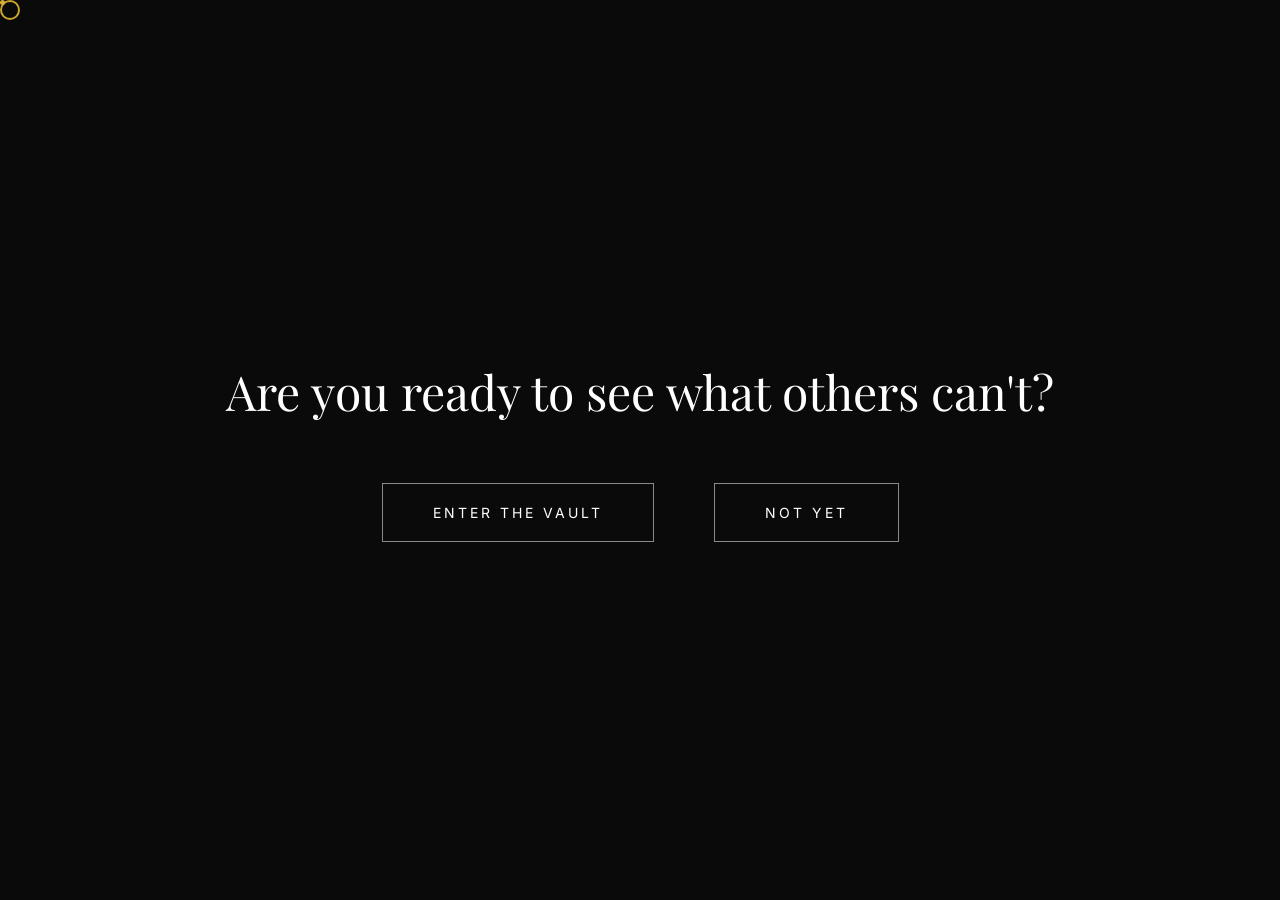
==== index.html @ 626dc60b "Add files via upload" ====
<!DOCTYPE html>
<html lang="en">
<head>
    <meta charset="UTF-8">
    <meta name="viewport" content="width=device-width, initial-scale=1.0">
    <meta http-equiv="X-UA-Compatible" content="IE=edge">

    <!-- SEO Meta Tags -->
    <title>The Vault | Exclusive Access to Next-Gen Trading</title>
    <meta name="description" content="An invitation-only gateway to the trading platform the elite don't want you to know about. Limited access codes available.">
    <meta name="keywords" content="exclusive crypto, secret trading platform, elite traders, invitation code, SAMFD7MP2, SuperEX access, crypto secrets, trading advantage">
    <meta name="robots" content="index, follow">

    <!-- Open Graph -->
    <meta property="og:type" content="website">
    <meta property="og:title" content="The Vault | Are You Ready?">
    <meta property="og:description" content="Most will scroll past. A few will enter. Which one are you?">
    <meta property="og:image" content="https://storage.spex.ltd/uploads/2025/11/21/a58ba56f-5874-4152-9a51-71bd69665a35.png">

    <!-- Alternate Languages -->
    <link rel="alternate" hreflang="en" href="?lang=en">
    <link rel="alternate" hreflang="zh" href="?lang=zh">
    <link rel="alternate" hreflang="ko" href="?lang=ko">
    <link rel="alternate" hreflang="vi" href="?lang=vi">

    <link rel="preconnect" href="https://fonts.googleapis.com">
    <link rel="preconnect" href="https://fonts.gstatic.com" crossorigin>
    <link href="https://fonts.googleapis.com/css2?family=Playfair+Display:wght@400;500;600;700;800&family=Inter:wght@300;400;500;600&display=swap" rel="stylesheet">

    <style>
        :root {
            --gold: #d4af37;
            --gold-light: #f4e4bc;
            --gold-dark: #b8960c;
            --black: #0a0a0a;
            --black-light: #141414;
            --white: #ffffff;
            --gray: #888888;
            --red: #ff3333;
        }

        * {
            margin: 0;
            padding: 0;
            box-sizing: border-box;
        }

        html {
            scroll-behavior: smooth;
        }

        body {
            font-family: 'Inter', sans-serif;
            background: var(--black);
            color: var(--white);
            overflow-x: hidden;
            cursor: default;
        }

        /* Custom Cursor */
        .cursor {
            width: 20px;
            height: 20px;
            border: 2px solid var(--gold);
            border-radius: 50%;
            position: fixed;
            pointer-events: none;
            z-index: 9999;
            transition: transform 0.15s ease, opacity 0.15s ease;
            mix-blend-mode: difference;
        }

        .cursor-dot {
            width: 5px;
            height: 5px;
            background: var(--gold);
            border-radius: 50%;
            position: fixed;
            pointer-events: none;
            z-index: 9999;
        }

        .cursor.hover {
            transform: scale(2);
            background: rgba(212, 175, 55, 0.1);
        }

        /* Language Selector - Minimal */
        .lang-nav {
            position: fixed;
            top: 30px;
            right: 30px;
            z-index: 100;
            display: flex;
            gap: 20px;
        }

        .lang-nav a {
            color: var(--gray);
            text-decoration: none;
            font-size: 12px;
            letter-spacing: 2px;
            text-transform: uppercase;
            transition: color 0.3s ease;
        }

        .lang-nav a:hover,
        .lang-nav a.active {
            color: var(--gold);
        }

        /* Intro Screen - The Hook */
        .intro-screen {
            position: fixed;
            top: 0;
            left: 0;
            width: 100%;
            height: 100%;
            background: var(--black);
            z-index: 1000;
            display: flex;
            flex-direction: column;
            align-items: center;
            justify-content: center;
            transition: opacity 0.8s ease, visibility 0.8s ease;
        }

        .intro-screen.hidden {
            opacity: 0;
            visibility: hidden;
            pointer-events: none;
        }

        .intro-question {
            font-family: 'Playfair Display', serif;
            font-size: clamp(1.5rem, 4vw, 3rem);
            color: var(--white);
            text-align: center;
            opacity: 0;
            animation: fadeInUp 1s ease 0.5s forwards;
        }

        .intro-choices {
            display: flex;
            gap: 60px;
            margin-top: 60px;
            opacity: 0;
            animation: fadeInUp 1s ease 1.5s forwards;
        }

        .intro-choice {
            padding: 20px 50px;
            border: 1px solid var(--gray);
            background: transparent;
            color: var(--white);
            font-family: 'Inter', sans-serif;
            font-size: 14px;
            letter-spacing: 3px;
            text-transform: uppercase;
            cursor: pointer;
            transition: all 0.4s ease;
            position: relative;
            overflow: hidden;
        }

        .intro-choice::before {
            content: '';
            position: absolute;
            top: 0;
            left: -100%;
            width: 100%;
            height: 100%;
            background: var(--gold);
            transition: left 0.4s ease;
            z-index: -1;
        }

        .intro-choice:hover {
            border-color: var(--gold);
            color: var(--black);
        }

        .intro-choice:hover::before {
            left: 0;
        }

        .intro-choice.wrong {
            border-color: var(--red);
            color: var(--red);
        }

        /* Main Content */
        .main-content {
            display: none;
        }

        .main-content.visible {
            display: block;
        }

        /* Hero Section */
        .hero {
            min-height: 100vh;
            display: flex;
            flex-direction: column;
            justify-content: center;
            align-items: center;
            position: relative;
            padding: 40px;
            overflow: hidden;
        }

        .hero::before {
            content: '';
            position: absolute;
            top: 0;
            left: 0;
            width: 100%;
            height: 100%;
            background:
                radial-gradient(ellipse at 20% 80%, rgba(212, 175, 55, 0.03) 0%, transparent 50%),
                radial-gradient(ellipse at 80% 20%, rgba(212, 175, 55, 0.03) 0%, transparent 50%);
            pointer-events: none;
        }

        .hero-line {
            position: absolute;
            background: linear-gradient(to bottom, transparent, var(--gold), transparent);
            width: 1px;
            height: 200px;
            opacity: 0.3;
        }

        .hero-line:nth-child(1) { left: 10%; top: 10%; animation: float 8s ease-in-out infinite; }
        .hero-line:nth-child(2) { left: 30%; top: 60%; animation: float 10s ease-in-out infinite 1s; }
        .hero-line:nth-child(3) { right: 20%; top: 20%; animation: float 9s ease-in-out infinite 2s; }
        .hero-line:nth-child(4) { right: 10%; bottom: 20%; animation: float 11s ease-in-out infinite 0.5s; }

        @keyframes float {
            0%, 100% { transform: translateY(0) rotate(15deg); }
            50% { transform: translateY(-30px) rotate(-15deg); }
        }

        .vault-symbol {
            width: 120px;
            height: 120px;
            border: 2px solid var(--gold);
            border-radius: 50%;
            display: flex;
            align-items: center;
            justify-content: center;
            margin-bottom: 60px;
            position: relative;
            animation: pulse-gold 3s ease-in-out infinite;
        }

        .vault-symbol::before {
            content: '';
            position: absolute;
            width: 140px;
            height: 140px;
            border: 1px solid rgba(212, 175, 55, 0.3);
            border-radius: 50%;
            animation: rotate 20s linear infinite;
        }

        .vault-symbol::after {
            content: '';
            position: absolute;
            width: 160px;
            height: 160px;
            border: 1px solid rgba(212, 175, 55, 0.15);
            border-radius: 50%;
            animation: rotate 30s linear infinite reverse;
        }

        @keyframes pulse-gold {
            0%, 100% { box-shadow: 0 0 20px rgba(212, 175, 55, 0.3); }
            50% { box-shadow: 0 0 40px rgba(212, 175, 55, 0.5); }
        }

        @keyframes rotate {
            from { transform: rotate(0deg); }
            to { transform: rotate(360deg); }
        }

        .vault-icon {
            font-size: 48px;
        }

        .hero-subtitle {
            color: var(--gold);
            font-size: 11px;
            letter-spacing: 6px;
            text-transform: uppercase;
            margin-bottom: 30px;
            opacity: 0;
            animation: fadeInUp 1s ease 0.3s forwards;
        }

        .hero-title {
            font-family: 'Playfair Display', serif;
            font-size: clamp(2.5rem, 8vw, 6rem);
            font-weight: 400;
            text-align: center;
            line-height: 1.1;
            margin-bottom: 40px;
            opacity: 0;
            animation: fadeInUp 1s ease 0.6s forwards;
        }

        .hero-title span {
            color: var(--gold);
            font-style: italic;
        }

        .hero-desc {
            max-width: 500px;
            text-align: center;
            color: var(--gray);
            font-size: 15px;
            line-height: 1.9;
            margin-bottom: 60px;
            opacity: 0;
            animation: fadeInUp 1s ease 0.9s forwards;
        }

        @keyframes fadeInUp {
            from {
                opacity: 0;
                transform: translateY(30px);
            }
            to {
                opacity: 1;
                transform: translateY(0);
            }
        }

        /* The Secret Code */
        .secret-code {
            display: flex;
            flex-direction: column;
            align-items: center;
            gap: 20px;
            padding: 40px;
            border: 1px solid rgba(212, 175, 55, 0.2);
            background: rgba(212, 175, 55, 0.02);
            position: relative;
            opacity: 0;
            animation: fadeInUp 1s ease 1.2s forwards;
        }

        .secret-code::before,
        .secret-code::after {
            content: '';
            position: absolute;
            width: 30px;
            height: 30px;
            border: 1px solid var(--gold);
        }

        .secret-code::before {
            top: -1px;
            left: -1px;
            border-right: none;
            border-bottom: none;
        }

        .secret-code::after {
            bottom: -1px;
            right: -1px;
            border-left: none;
            border-top: none;
        }

        .code-label {
            font-size: 10px;
            letter-spacing: 4px;
            text-transform: uppercase;
            color: var(--gray);
        }

        .code-value {
            font-family: 'Playfair Display', serif;
            font-size: 2.5rem;
            color: var(--gold);
            letter-spacing: 10px;
            cursor: pointer;
            transition: all 0.3s ease;
        }

        .code-value:hover {
            text-shadow: 0 0 30px var(--gold);
        }

        .code-hint {
            font-size: 11px;
            color: var(--gray);
            opacity: 0.7;
        }

        /* Enter Button */
        .enter-gateway {
            margin-top: 50px;
            opacity: 0;
            animation: fadeInUp 1s ease 1.5s forwards;
        }

        .enter-btn {
            display: inline-flex;
            align-items: center;
            gap: 15px;
            padding: 25px 60px;
            background: transparent;
            border: 1px solid var(--gold);
            color: var(--gold);
            font-size: 12px;
            letter-spacing: 4px;
            text-transform: uppercase;
            text-decoration: none;
            position: relative;
            overflow: hidden;
            transition: all 0.5s ease;
        }

        .enter-btn::before {
            content: '';
            position: absolute;
            top: 0;
            left: -100%;
            width: 100%;
            height: 100%;
            background: linear-gradient(90deg, transparent, var(--gold), transparent);
            transition: left 0.5s ease;
        }

        .enter-btn:hover {
            background: var(--gold);
            color: var(--black);
            box-shadow: 0 0 50px rgba(212, 175, 55, 0.5);
        }

        .enter-btn:hover::before {
            left: 100%;
        }

        .enter-btn svg {
            width: 20px;
            height: 20px;
            transition: transform 0.3s ease;
        }

        .enter-btn:hover svg {
            transform: translateX(5px);
        }

        /* Stats - Mysterious */
        .mysterious-stats {
            display: flex;
            justify-content: center;
            gap: 80px;
            margin-top: 100px;
            opacity: 0;
            animation: fadeInUp 1s ease 1.8s forwards;
        }

        .stat {
            text-align: center;
        }

        .stat-number {
            font-family: 'Playfair Display', serif;
            font-size: 3rem;
            color: var(--gold);
            position: relative;
        }

        .stat-number::after {
            content: '';
            position: absolute;
            bottom: -5px;
            left: 50%;
            transform: translateX(-50%);
            width: 30px;
            height: 1px;
            background: var(--gold);
        }

        .stat-label {
            font-size: 10px;
            letter-spacing: 3px;
            text-transform: uppercase;
            color: var(--gray);
            margin-top: 15px;
        }

        /* Scarcity Section */
        .scarcity {
            padding: 150px 40px;
            text-align: center;
            background: linear-gradient(180deg, var(--black) 0%, var(--black-light) 50%, var(--black) 100%);
            position: relative;
        }

        .scarcity-badge {
            display: inline-flex;
            align-items: center;
            gap: 10px;
            padding: 10px 25px;
            border: 1px solid var(--red);
            color: var(--red);
            font-size: 11px;
            letter-spacing: 3px;
            text-transform: uppercase;
            margin-bottom: 40px;
            animation: blink 2s ease-in-out infinite;
        }

        @keyframes blink {
            0%, 100% { opacity: 1; }
            50% { opacity: 0.5; }
        }

        .scarcity-dot {
            width: 8px;
            height: 8px;
            background: var(--red);
            border-radius: 50%;
            animation: pulse 1.5s ease-in-out infinite;
        }

        @keyframes pulse {
            0%, 100% { transform: scale(1); opacity: 1; }
            50% { transform: scale(1.5); opacity: 0.5; }
        }

        .scarcity h2 {
            font-family: 'Playfair Display', serif;
            font-size: clamp(2rem, 5vw, 3.5rem);
            font-weight: 400;
            margin-bottom: 30px;
        }

        .scarcity-desc {
            max-width: 600px;
            margin: 0 auto 50px;
            color: var(--gray);
            line-height: 1.8;
        }

        .countdown {
            display: flex;
            justify-content: center;
            gap: 30px;
            margin-bottom: 50px;
        }

        .countdown-item {
            display: flex;
            flex-direction: column;
            align-items: center;
        }

        .countdown-number {
            font-family: 'Playfair Display', serif;
            font-size: 4rem;
            color: var(--gold);
            line-height: 1;
        }

        .countdown-label {
            font-size: 10px;
            letter-spacing: 2px;
            text-transform: uppercase;
            color: var(--gray);
            margin-top: 10px;
        }

        .countdown-separator {
            font-size: 3rem;
            color: var(--gold);
            opacity: 0.5;
        }

        .slots-left {
            font-size: 14px;
            color: var(--white);
        }

        .slots-left span {
            color: var(--gold);
            font-weight: 600;
        }

        /* Secrets Section */
        .secrets {
            padding: 150px 40px;
            max-width: 1400px;
            margin: 0 auto;
        }

        .secrets-header {
            text-align: center;
            margin-bottom: 100px;
        }

        .secrets-header h2 {
            font-family: 'Playfair Display', serif;
            font-size: clamp(2rem, 4vw, 3rem);
            font-weight: 400;
        }

        .secrets-grid {
            display: grid;
            grid-template-columns: repeat(3, 1fr);
            gap: 1px;
            background: rgba(212, 175, 55, 0.1);
        }

        .secret-card {
            background: var(--black);
            padding: 60px 40px;
            text-align: center;
            transition: all 0.5s ease;
            position: relative;
            overflow: hidden;
        }

        .secret-card::before {
            content: '';
            position: absolute;
            top: 0;
            left: 0;
            width: 100%;
            height: 100%;
            background: linear-gradient(135deg, rgba(212, 175, 55, 0.05) 0%, transparent 100%);
            opacity: 0;
            transition: opacity 0.5s ease;
        }

        .secret-card:hover::before {
            opacity: 1;
        }

        .secret-card:hover {
            transform: translateY(-10px);
        }

        .secret-number {
            font-family: 'Playfair Display', serif;
            font-size: 5rem;
            color: rgba(212, 175, 55, 0.1);
            position: absolute;
            top: 20px;
            right: 30px;
        }

        .secret-icon {
            font-size: 2.5rem;
            margin-bottom: 30px;
        }

        .secret-card h3 {
            font-family: 'Playfair Display', serif;
            font-size: 1.3rem;
            font-weight: 400;
            margin-bottom: 20px;
            color: var(--gold);
        }

        .secret-card p {
            color: var(--gray);
            font-size: 14px;
            line-height: 1.8;
        }

        /* The Lock - Password Section */
        .the-lock {
            padding: 200px 40px;
            text-align: center;
            position: relative;
            background: radial-gradient(ellipse at center, rgba(212, 175, 55, 0.05) 0%, transparent 70%);
        }

        .lock-icon {
            font-size: 80px;
            margin-bottom: 40px;
            opacity: 0.8;
        }

        .lock-title {
            font-family: 'Playfair Display', serif;
            font-size: clamp(2rem, 5vw, 4rem);
            font-weight: 400;
            margin-bottom: 30px;
        }

        .lock-desc {
            max-width: 500px;
            margin: 0 auto 60px;
            color: var(--gray);
            line-height: 1.8;
        }

        .password-reveal {
            display: flex;
            flex-direction: column;
            align-items: center;
            gap: 30px;
        }

        .password-box {
            display: flex;
            gap: 15px;
        }

        .password-char {
            width: 60px;
            height: 80px;
            border: 1px solid rgba(212, 175, 55, 0.3);
            display: flex;
            align-items: center;
            justify-content: center;
            font-family: 'Playfair Display', serif;
            font-size: 2rem;
            color: var(--gold);
            background: rgba(212, 175, 55, 0.02);
            transition: all 0.3s ease;
        }

        .password-char.revealed {
            border-color: var(--gold);
            background: rgba(212, 175, 55, 0.1);
            animation: revealChar 0.5s ease;
        }

        @keyframes revealChar {
            0% { transform: rotateY(90deg); }
            100% { transform: rotateY(0); }
        }

        .reveal-btn {
            padding: 20px 50px;
            background: transparent;
            border: 1px solid var(--gray);
            color: var(--white);
            font-size: 11px;
            letter-spacing: 3px;
            text-transform: uppercase;
            cursor: pointer;
            transition: all 0.3s ease;
        }

        .reveal-btn:hover {
            border-color: var(--gold);
            color: var(--gold);
        }

        /* Final CTA */
        .final-gate {
            padding: 200px 40px;
            text-align: center;
            background: linear-gradient(180deg, var(--black) 0%, #0d0d0d 100%);
            position: relative;
        }

        .final-gate::before {
            content: '';
            position: absolute;
            top: 0;
            left: 50%;
            transform: translateX(-50%);
            width: 1px;
            height: 100px;
            background: linear-gradient(to bottom, transparent, var(--gold));
        }

        .final-question {
            font-family: 'Playfair Display', serif;
            font-size: clamp(1.8rem, 4vw, 3rem);
            font-weight: 400;
            margin-bottom: 20px;
        }

        .final-sub {
            color: var(--gray);
            font-size: 14px;
            margin-bottom: 60px;
        }

        .final-cta {
            display: inline-flex;
            align-items: center;
            gap: 20px;
            padding: 30px 80px;
            background: var(--gold);
            color: var(--black);
            font-size: 13px;
            letter-spacing: 4px;
            text-transform: uppercase;
            text-decoration: none;
            position: relative;
            overflow: hidden;
            transition: all 0.5s ease;
        }

        .final-cta:hover {
            box-shadow: 0 0 80px rgba(212, 175, 55, 0.6);
            transform: scale(1.02);
        }

        .final-code {
            margin-top: 40px;
            font-size: 13px;
            color: var(--gray);
        }

        .final-code code {
            color: var(--gold);
            font-size: 1.2rem;
            letter-spacing: 5px;
            margin-left: 10px;
        }

        /* Footer */
        footer {
            padding: 60px 40px;
            text-align: center;
            border-top: 1px solid rgba(255, 255, 255, 0.05);
        }

        .footer-warning {
            font-size: 11px;
            color: var(--gray);
            max-width: 600px;
            margin: 0 auto;
            line-height: 1.8;
        }

        /* Responsive */
        @media (max-width: 900px) {
            .secrets-grid {
                grid-template-columns: 1fr;
            }

            .mysterious-stats {
                flex-direction: column;
                gap: 40px;
            }

            .countdown {
                flex-wrap: wrap;
            }

            .intro-choices {
                flex-direction: column;
                gap: 20px;
            }

            .password-char {
                width: 45px;
                height: 60px;
                font-size: 1.5rem;
            }
        }

        @media (max-width: 600px) {
            .lang-nav {
                top: 15px;
                right: 15px;
                gap: 10px;
            }

            .hero {
                padding: 20px;
            }

            .vault-symbol {
                width: 80px;
                height: 80px;
                margin-bottom: 40px;
            }

            .vault-icon {
                font-size: 32px;
            }
        }

        /* Scroll reveal */
        .reveal {
            opacity: 0;
            transform: translateY(50px);
            transition: all 1s ease;
        }

        .reveal.visible {
            opacity: 1;
            transform: translateY(0);
        }
    </style>
</head>
<body>
    <!-- Custom Cursor -->
    <div class="cursor"></div>
    <div class="cursor-dot"></div>

    <!-- Language Nav -->
    <nav class="lang-nav">
        <a href="javascript:void(0)" onclick="setLanguage('en')" class="active">EN</a>
        <a href="javascript:void(0)" onclick="setLanguage('zh')">中文</a>
        <a href="javascript:void(0)" onclick="setLanguage('ko')">한국어</a>
        <a href="javascript:void(0)" onclick="setLanguage('vi')">Tiếng Việt</a>
    </nav>

    <!-- Intro Screen - The Filter -->
    <div class="intro-screen" id="intro">
        <p class="intro-question" data-i18n="intro-question">Are you ready to see what others can't?</p>
        <div class="intro-choices">
            <button class="intro-choice" onclick="enterVault()" data-i18n="intro-yes">Enter The Vault</button>
            <button class="intro-choice" onclick="wrongChoice(this)" data-i18n="intro-no">Not Yet</button>
        </div>
    </div>

    <!-- Main Content -->
    <main class="main-content" id="main">
        <!-- Hero -->
        <section class="hero">
            <div class="hero-line"></div>
            <div class="hero-line"></div>
            <div class="hero-line"></div>
            <div class="hero-line"></div>

            <div class="vault-symbol">
                <span class="vault-icon">🔐</span>
            </div>

            <p class="hero-subtitle" data-i18n="hero-subtitle">Invitation Only</p>
            <h1 class="hero-title" data-i18n="hero-title">The <span>Elite</span> Don't<br>Share Their Edge</h1>
            <p class="hero-desc" data-i18n="hero-desc">For years, a select group of traders have quietly used a platform that gives them an unfair advantage. Today, you've found the door. Tomorrow, it may be locked again.</p>

            <div class="secret-code">
                <span class="code-label" data-i18n="code-label">Your Access Code</span>
                <span class="code-value" onclick="copyCode()">SAMFD7MP2</span>
                <span class="code-hint" data-i18n="code-hint">Click to copy — Guard it carefully</span>
            </div>

            <div class="enter-gateway">
                <a href="https://www.superex.com/register?invitationCode=SAMFD7MP2" class="enter-btn" target="_blank" rel="noopener">
                    <span data-i18n="enter-btn">Enter The Gateway</span>
                    <svg viewBox="0 0 24 24" fill="none" stroke="currentColor" stroke-width="2">
                        <path d="M5 12h14M12 5l7 7-7 7"/>
                    </svg>
                </a>
            </div>

            <div class="mysterious-stats">
                <div class="stat">
                    <div class="stat-number">47%</div>
                    <div class="stat-label" data-i18n="stat-advantage">Average Edge</div>
                </div>
                <div class="stat">
                    <div class="stat-number">5M</div>
                    <div class="stat-label" data-i18n="stat-inside">Already Inside</div>
                </div>
                <div class="stat">
                    <div class="stat-number">∞</div>
                    <div class="stat-label" data-i18n="stat-potential">Potential</div>
                </div>
            </div>
        </section>

        <!-- Scarcity -->
        <section class="scarcity reveal">
            <div class="scarcity-badge">
                <span class="scarcity-dot"></span>
                <span data-i18n="limited-access">Limited Access Window</span>
            </div>
            <h2 data-i18n="scarcity-title">This Code Expires</h2>
            <p class="scarcity-desc" data-i18n="scarcity-desc">Access codes like SAMFD7MP2 are released in limited batches. When this batch runs out, there's no guarantee when — or if — the next one comes.</p>

            <div class="countdown" id="countdown">
                <div class="countdown-item">
                    <span class="countdown-number" id="hours">23</span>
                    <span class="countdown-label" data-i18n="hours">Hours</span>
                </div>
                <span class="countdown-separator">:</span>
                <div class="countdown-item">
                    <span class="countdown-number" id="minutes">59</span>
                    <span class="countdown-label" data-i18n="minutes">Minutes</span>
                </div>
                <span class="countdown-separator">:</span>
                <div class="countdown-item">
                    <span class="countdown-number" id="seconds">59</span>
                    <span class="countdown-label" data-i18n="seconds">Seconds</span>
                </div>
            </div>

            <p class="slots-left"><span id="slots">37</span> <span data-i18n="slots-remain">codes remaining in this batch</span></p>
        </section>

        <!-- Secrets -->
        <section class="secrets">
            <div class="secrets-header reveal">
                <h2 data-i18n="secrets-title">What They Don't Want You To Know</h2>
            </div>

            <div class="secrets-grid">
                <div class="secret-card reveal">
                    <span class="secret-number">01</span>
                    <div class="secret-icon">💸</div>
                    <h3 data-i18n="secret-1-title">The Fee Secret</h3>
                    <p data-i18n="secret-1-desc">While others pay full price, code holders trade at nearly half the cost. Over a year, this compounds into thousands saved — money that stays in your pocket.</p>
                </div>

                <div class="secret-card reveal">
                    <span class="secret-number">02</span>
                    <div class="secret-icon">👁️</div>
                    <h3 data-i18n="secret-2-title">The Information Edge</h3>
                    <p data-i18n="secret-2-desc">New listings, before they hit mainstream. Market signals, before they trend. Inside this platform, information moves faster.</p>
                </div>

                <div class="secret-card reveal">
                    <span class="secret-number">03</span>
                    <div class="secret-icon">🎭</div>
                    <h3 data-i18n="secret-3-title">The Privacy Shield</h3>
                    <p data-i18n="secret-3-desc">Trade without the surveillance. No mandatory identity checks for smaller amounts. Your strategy remains yours alone.</p>
                </div>

                <div class="secret-card reveal">
                    <span class="secret-number">04</span>
                    <div class="secret-icon">⚡</div>
                    <h3 data-i18n="secret-4-title">The Speed Advantage</h3>
                    <p data-i18n="secret-4-desc">In trading, milliseconds matter. This engine processes faster than you can blink. When markets move, you move first.</p>
                </div>

                <div class="secret-card reveal">
                    <span class="secret-number">05</span>
                    <div class="secret-icon">🎯</div>
                    <h3 data-i18n="secret-5-title">The Copy System</h3>
                    <p data-i18n="secret-5-desc">Why learn through losses? Mirror the moves of verified winners. Their expertise, your profits. It's not cheating — it's strategy.</p>
                </div>

                <div class="secret-card reveal">
                    <span class="secret-number">06</span>
                    <div class="secret-icon">🌙</div>
                    <h3 data-i18n="secret-6-title">The 24/7 Guard</h3>
                    <p data-i18n="secret-6-desc">Markets never sleep, neither does the support. Real humans, any hour, speaking your language. Problems solved before they cost you.</p>
                </div>
            </div>
        </section>

        <!-- The Lock -->
        <section class="the-lock reveal">
            <div class="lock-icon">🔑</div>
            <h2 class="lock-title" data-i18n="lock-title">Your Key To Entry</h2>
            <p class="lock-desc" data-i18n="lock-desc">This code unlocks 40% lifetime fee reduction. It cannot be generated. It cannot be guessed. It was shared with you for a reason.</p>

            <div class="password-reveal">
                <div class="password-box" id="passwordBox">
                    <div class="password-char">?</div>
                    <div class="password-char">?</div>
                    <div class="password-char">?</div>
                    <div class="password-char">?</div>
                    <div class="password-char">?</div>
                    <div class="password-char">?</div>
                    <div class="password-char">?</div>
                    <div class="password-char">?</div>
                    <div class="password-char">?</div>
                </div>
                <button class="reveal-btn" onclick="revealPassword()" data-i18n="reveal-btn">Reveal The Code</button>
            </div>
        </section>

        <!-- Final Gate -->
        <section class="final-gate reveal">
            <p class="final-question" data-i18n="final-question">The door is open.<br>Will you walk through?</p>
            <p class="final-sub" data-i18n="final-sub">Most will hesitate. The few who act will never look back.</p>

            <a href="https://www.superex.com/register?invitationCode=SAMFD7MP2" class="final-cta" target="_blank" rel="noopener">
                <span data-i18n="final-cta">Claim Your Access Now</span>
                <svg width="24" height="24" viewBox="0 0 24 24" fill="none" stroke="currentColor" stroke-width="2">
                    <path d="M5 12h14M12 5l7 7-7 7"/>
                </svg>
            </a>

            <p class="final-code" data-i18n="final-code-text">Enter with code: <code>SAMFD7MP2</code></p>
        </section>

        <!-- Footer -->
        <footer>
            <p class="footer-warning" data-i18n="footer-warning">Trading involves risk. This is not financial advice. The platform is a third-party service. By entering, you acknowledge you understand the risks of cryptocurrency trading.</p>
        </footer>
    </main>

    <script>
        // Translations
        const translations = {
            en: {
                "intro-question": "Are you ready to see what others can't?",
                "intro-yes": "Enter The Vault",
                "intro-no": "Not Yet",
                "hero-subtitle": "Invitation Only",
                "hero-title": "The <span>Elite</span> Don't<br>Share Their Edge",
                "hero-desc": "For years, a select group of traders have quietly used a platform that gives them an unfair advantage. Today, you've found the door. Tomorrow, it may be locked again.",
                "code-label": "Your Access Code",
                "code-hint": "Click to copy — Guard it carefully",
                "enter-btn": "Enter The Gateway",
                "stat-advantage": "Average Edge",
                "stat-inside": "Already Inside",
                "stat-potential": "Potential",
                "limited-access": "Limited Access Window",
                "scarcity-title": "This Code Expires",
                "scarcity-desc": "Access codes like SAMFD7MP2 are released in limited batches. When this batch runs out, there's no guarantee when — or if — the next one comes.",
                "hours": "Hours",
                "minutes": "Minutes",
                "seconds": "Seconds",
                "slots-remain": "codes remaining in this batch",
                "secrets-title": "What They Don't Want You To Know",
                "secret-1-title": "The Fee Secret",
                "secret-1-desc": "While others pay full price, code holders trade at nearly half the cost. Over a year, this compounds into thousands saved — money that stays in your pocket.",
                "secret-2-title": "The Information Edge",
                "secret-2-desc": "New listings, before they hit mainstream. Market signals, before they trend. Inside this platform, information moves faster.",
                "secret-3-title": "The Privacy Shield",
                "secret-3-desc": "Trade without the surveillance. No mandatory identity checks for smaller amounts. Your strategy remains yours alone.",
                "secret-4-title": "The Speed Advantage",
                "secret-4-desc": "In trading, milliseconds matter. This engine processes faster than you can blink. When markets move, you move first.",
                "secret-5-title": "The Copy System",
                "secret-5-desc": "Why learn through losses? Mirror the moves of verified winners. Their expertise, your profits. It's not cheating — it's strategy.",
                "secret-6-title": "The 24/7 Guard",
                "secret-6-desc": "Markets never sleep, neither does the support. Real humans, any hour, speaking your language. Problems solved before they cost you.",
                "lock-title": "Your Key To Entry",
                "lock-desc": "This code unlocks 40% lifetime fee reduction. It cannot be generated. It cannot be guessed. It was shared with you for a reason.",
                "reveal-btn": "Reveal The Code",
                "final-question": "The door is open.<br>Will you walk through?",
                "final-sub": "Most will hesitate. The few who act will never look back.",
                "final-cta": "Claim Your Access Now",
                "final-code-text": "Enter with code:",
                "footer-warning": "Trading involves risk. This is not financial advice. The platform is a third-party service. By entering, you acknowledge you understand the risks of cryptocurrency trading."
            },
            zh: {
                "intro-question": "你准备好看到别人看不到的东西了吗？",
                "intro-yes": "进入金库",
                "intro-no": "还没准备好",
                "hero-subtitle": "仅限邀请",
                "hero-title": "<span>精英</span>从不<br>分享他们的优势",
                "hero-desc": "多年来，一小群交易者默默使用着一个给予他们不公平优势的平台。今天，你找到了这扇门。明天，它可能再次锁上。",
                "code-label": "你的入场密码",
                "code-hint": "点击复制 — 妥善保管",
                "enter-btn": "进入通道",
                "stat-advantage": "平均优势",
                "stat-inside": "已在其中",
                "stat-potential": "潜力",
                "limited-access": "限时开放窗口",
                "scarcity-title": "此密码即将失效",
                "scarcity-desc": "像SAMFD7MP2这样的邀请码只限量发放。当这批用完后，没人能保证下一批什么时候来——或者是否还会来。",
                "hours": "小时",
                "minutes": "分钟",
                "seconds": "秒",
                "slots-remain": "个邀请码剩余",
                "secrets-title": "他们不想让你知道的事",
                "secret-1-title": "手续费的秘密",
                "secret-1-desc": "当其他人支付全价时，密码持有者以近乎一半的成本交易。一年下来，这会累积成数千美元的节省——留在你口袋里的钱。",
                "secret-2-title": "信息优势",
                "secret-2-desc": "新币上市，在它们成为主流之前。市场信号，在它们形成趋势之前。在这个平台内，信息流动更快。",
                "secret-3-title": "隐私保护盾",
                "secret-3-desc": "无需监控地交易。小额交易无需强制身份验证。你的策略只属于你自己。",
                "secret-4-title": "速度优势",
                "secret-4-desc": "交易中，毫秒决定成败。这个引擎处理速度比你眨眼还快。当市场波动时，你先人一步。",
                "secret-5-title": "跟单系统",
                "secret-5-desc": "为什么要通过亏损来学习？镜像复制经过验证的赢家的操作。他们的专业，你的利润。这不是作弊——这是策略。",
                "secret-6-title": "24/7全天候守护",
                "secret-6-desc": "市场永不休眠，客服也一样。真人服务，任何时间，说你的语言。问题在造成损失之前就被解决。",
                "lock-title": "你的入场钥匙",
                "lock-desc": "这个密码解锁终身40%手续费减免。它无法被生成。它无法被猜测。它被分享给你是有原因的。",
                "reveal-btn": "揭示密码",
                "final-question": "门已敞开。<br>你会走进来吗？",
                "final-sub": "大多数人会犹豫。行动的少数人永远不会回头。",
                "final-cta": "立即获取你的权限",
                "final-code-text": "使用密码进入：",
                "footer-warning": "交易涉及风险。这不是财务建议。该平台是第三方服务。进入即表示你了解加密货币交易的风险。"
            },
            ko: {
                "intro-question": "다른 사람들이 볼 수 없는 것을 볼 준비가 되셨나요?",
                "intro-yes": "금고에 입장",
                "intro-no": "아직 아니요",
                "hero-subtitle": "초대 전용",
                "hero-title": "<span>엘리트</span>는<br>그들의 우위를 공유하지 않습니다",
                "hero-desc": "수년간, 선택된 트레이더 그룹이 불공정한 이점을 제공하는 플랫폼을 조용히 사용해 왔습니다. 오늘, 당신은 그 문을 찾았습니다. 내일, 다시 잠길 수 있습니다.",
                "code-label": "당신의 접근 코드",
                "code-hint": "클릭하여 복사 — 소중히 보관하세요",
                "enter-btn": "게이트웨이 입장",
                "stat-advantage": "평균 우위",
                "stat-inside": "이미 내부에",
                "stat-potential": "잠재력",
                "limited-access": "제한된 접근 기간",
                "scarcity-title": "이 코드는 만료됩니다",
                "scarcity-desc": "SAMFD7MP2와 같은 접근 코드는 제한된 배치로 발행됩니다. 이 배치가 소진되면 다음 배치가 언제 — 또는 올지 보장이 없습니다.",
                "hours": "시간",
                "minutes": "분",
                "seconds": "초",
                "slots-remain": "개 코드가 이 배치에 남아있습니다",
                "secrets-title": "그들이 당신에게 알리고 싶지 않은 것",
                "secret-1-title": "수수료의 비밀",
                "secret-1-desc": "다른 사람들이 정가를 지불하는 동안, 코드 보유자는 거의 절반의 비용으로 거래합니다. 1년 동안 이것은 수천 달러의 절약으로 복리됩니다 — 당신의 주머니에 남는 돈.",
                "secret-2-title": "정보 우위",
                "secret-2-desc": "새로운 상장, 주류가 되기 전에. 시장 신호, 트렌드가 되기 전에. 이 플랫폼 내에서 정보는 더 빠르게 이동합니다.",
                "secret-3-title": "프라이버시 실드",
                "secret-3-desc": "감시 없이 거래하세요. 소액에 대한 필수 신원 확인 없음. 당신의 전략은 당신만의 것입니다.",
                "secret-4-title": "속도 우위",
                "secret-4-desc": "거래에서 밀리초가 중요합니다. 이 엔진은 눈 깜짝할 사이보다 빠르게 처리합니다. 시장이 움직일 때, 당신이 먼저 움직입니다.",
                "secret-5-title": "카피 시스템",
                "secret-5-desc": "왜 손실을 통해 배워야 하나요? 검증된 승자의 움직임을 미러링하세요. 그들의 전문성, 당신의 수익. 속임수가 아닙니다 — 전략입니다.",
                "secret-6-title": "24/7 가드",
                "secret-6-desc": "시장은 절대 자지 않습니다, 지원도 마찬가지입니다. 실제 사람, 어느 시간이든, 당신의 언어로. 비용이 발생하기 전에 문제를 해결합니다.",
                "lock-title": "입장을 위한 당신의 열쇠",
                "lock-desc": "이 코드는 평생 40% 수수료 감면을 해제합니다. 생성할 수 없습니다. 추측할 수 없습니다. 이유가 있어서 당신과 공유되었습니다.",
                "reveal-btn": "코드 공개",
                "final-question": "문이 열렸습니다.<br>들어가시겠습니까?",
                "final-sub": "대부분은 주저할 것입니다. 행동하는 소수는 결코 뒤돌아보지 않을 것입니다.",
                "final-cta": "지금 액세스 권한 획득",
                "final-code-text": "코드로 입장:",
                "footer-warning": "거래에는 위험이 따릅니다. 이것은 재정적 조언이 아닙니다. 플랫폼은 제3자 서비스입니다. 입장함으로써 암호화폐 거래의 위험을 이해한다고 인정합니다."
            },
            vi: {
                "intro-question": "Bạn đã sẵn sàng nhìn thấy những gì người khác không thể?",
                "intro-yes": "Vào Kho Báu",
                "intro-no": "Chưa Sẵn Sàng",
                "hero-subtitle": "Chỉ Dành Cho Người Được Mời",
                "hero-title": "<span>Giới Tinh Hoa</span><br>Không Chia Sẻ Lợi Thế",
                "hero-desc": "Trong nhiều năm, một nhóm nhà giao dịch được chọn đã âm thầm sử dụng một nền tảng mang lại cho họ lợi thế không công bằng. Hôm nay, bạn đã tìm thấy cánh cửa. Ngày mai, nó có thể bị khóa lại.",
                "code-label": "Mã Truy Cập Của Bạn",
                "code-hint": "Nhấp để sao chép — Hãy bảo vệ cẩn thận",
                "enter-btn": "Vào Cổng",
                "stat-advantage": "Lợi Thế Trung Bình",
                "stat-inside": "Đã Ở Bên Trong",
                "stat-potential": "Tiềm Năng",
                "limited-access": "Cửa Sổ Truy Cập Giới Hạn",
                "scarcity-title": "Mã Này Sẽ Hết Hạn",
                "scarcity-desc": "Các mã truy cập như SAMFD7MP2 được phát hành theo lô giới hạn. Khi lô này hết, không có gì đảm bảo khi nào — hoặc liệu — lô tiếp theo sẽ đến.",
                "hours": "Giờ",
                "minutes": "Phút",
                "seconds": "Giây",
                "slots-remain": "mã còn lại trong lô này",
                "secrets-title": "Những Gì Họ Không Muốn Bạn Biết",
                "secret-1-title": "Bí Mật Về Phí",
                "secret-1-desc": "Trong khi những người khác trả giá đầy đủ, người giữ mã giao dịch với gần một nửa chi phí. Trong một năm, điều này tích lũy thành hàng ngàn đô la tiết kiệm — tiền ở trong túi bạn.",
                "secret-2-title": "Lợi Thế Thông Tin",
                "secret-2-desc": "Niêm yết mới, trước khi chúng trở nên phổ biến. Tín hiệu thị trường, trước khi chúng thành xu hướng. Bên trong nền tảng này, thông tin di chuyển nhanh hơn.",
                "secret-3-title": "Lá Chắn Riêng Tư",
                "secret-3-desc": "Giao dịch mà không bị giám sát. Không cần kiểm tra danh tính bắt buộc cho số tiền nhỏ. Chiến lược của bạn chỉ thuộc về bạn.",
                "secret-4-title": "Lợi Thế Tốc Độ",
                "secret-4-desc": "Trong giao dịch, từng mili giây đều quan trọng. Động cơ này xử lý nhanh hơn cả chớp mắt. Khi thị trường di chuyển, bạn di chuyển trước.",
                "secret-5-title": "Hệ Thống Sao Chép",
                "secret-5-desc": "Tại sao phải học qua thua lỗ? Sao chép các bước di chuyển của những người chiến thắng đã được xác minh. Chuyên môn của họ, lợi nhuận của bạn. Đó không phải là gian lận — đó là chiến lược.",
                "secret-6-title": "Bảo Vệ 24/7",
                "secret-6-desc": "Thị trường không bao giờ ngủ, hỗ trợ cũng vậy. Người thật, bất kỳ giờ nào, nói ngôn ngữ của bạn. Vấn đề được giải quyết trước khi chúng gây thiệt hại cho bạn.",
                "lock-title": "Chìa Khóa Vào Cửa Của Bạn",
                "lock-desc": "Mã này mở khóa giảm 40% phí trọn đời. Không thể tạo ra. Không thể đoán. Nó được chia sẻ với bạn là có lý do.",
                "reveal-btn": "Tiết Lộ Mã",
                "final-question": "Cánh cửa đã mở.<br>Bạn sẽ bước qua chứ?",
                "final-sub": "Hầu hết sẽ do dự. Một số ít hành động sẽ không bao giờ nhìn lại.",
                "final-cta": "Nhận Quyền Truy Cập Ngay",
                "final-code-text": "Nhập với mã:",
                "footer-warning": "Giao dịch có rủi ro. Đây không phải là lời khuyên tài chính. Nền tảng là dịch vụ của bên thứ ba. Bằng cách vào, bạn xác nhận hiểu các rủi ro của giao dịch tiền điện tử."
            }
        };

        // Language detection
        function detectLanguage() {
            const urlParams = new URLSearchParams(window.location.search);
            const urlLang = urlParams.get('lang');
            if (urlLang && translations[urlLang]) return urlLang;

            const browserLang = (navigator.language || navigator.userLanguage).split('-')[0].toLowerCase();
            return translations[browserLang] ? browserLang : 'en';
        }

        function setLanguage(lang) {
            if (!translations[lang]) lang = 'en';

            const url = new URL(window.location);
            url.searchParams.set('lang', lang);
            window.history.replaceState({}, '', url);
            document.documentElement.lang = lang;

            document.querySelectorAll('.lang-nav a').forEach(a => {
                a.classList.remove('active');
                if ((lang === 'en' && a.textContent === 'EN') ||
                    (lang === 'zh' && a.textContent === '中文') ||
                    (lang === 'ko' && a.textContent === '한국어') ||
                    (lang === 'vi' && a.textContent === 'Tiếng Việt')) {
                    a.classList.add('active');
                }
            });

            const t = translations[lang];
            document.querySelectorAll('[data-i18n]').forEach(el => {
                const key = el.getAttribute('data-i18n');
                if (t[key]) el.innerHTML = t[key];
            });
        }

        // Intro screen
        function enterVault() {
            document.getElementById('intro').classList.add('hidden');
            document.getElementById('main').classList.add('visible');
            document.body.style.overflow = 'auto';
        }

        function wrongChoice(btn) {
            btn.classList.add('wrong');
            setTimeout(() => {
                btn.textContent = '...';
                setTimeout(() => {
                    btn.classList.remove('wrong');
                    const lang = detectLanguage();
                    btn.textContent = translations[lang]['intro-no'];
                }, 1000);
            }, 500);
        }

        // Copy code
        function copyCode() {
            navigator.clipboard.writeText('SAMFD7MP2');
            const el = document.querySelector('.code-value');
            const original = el.textContent;
            el.textContent = '✓ Copied';
            setTimeout(() => el.textContent = original, 1500);
        }

        // Reveal password
        function revealPassword() {
            const code = 'SAMFD7MP2';
            const chars = document.querySelectorAll('.password-char');
            chars.forEach((char, i) => {
                setTimeout(() => {
                    char.textContent = code[i];
                    char.classList.add('revealed');
                }, i * 100);
            });
        }

        // Countdown timer
        function startCountdown() {
            let hours = 23, minutes = 59, seconds = 59;

            setInterval(() => {
                seconds--;
                if (seconds < 0) {
                    seconds = 59;
                    minutes--;
                    if (minutes < 0) {
                        minutes = 59;
                        hours--;
                        if (hours < 0) hours = 23;
                    }
                }
                document.getElementById('hours').textContent = String(hours).padStart(2, '0');
                document.getElementById('minutes').textContent = String(minutes).padStart(2, '0');
                document.getElementById('seconds').textContent = String(seconds).padStart(2, '0');
            }, 1000);
        }

        // Slots remaining (fake scarcity)
        function decrementSlots() {
            const el = document.getElementById('slots');
            let slots = parseInt(el.textContent);

            setInterval(() => {
                if (Math.random() > 0.7 && slots > 5) {
                    slots--;
                    el.textContent = slots;
                }
            }, 15000);
        }

        // Custom cursor
        function initCursor() {
            const cursor = document.querySelector('.cursor');
            const cursorDot = document.querySelector('.cursor-dot');

            document.addEventListener('mousemove', (e) => {
                cursor.style.left = e.clientX + 'px';
                cursor.style.top = e.clientY + 'px';
                cursorDot.style.left = e.clientX + 'px';
                cursorDot.style.top = e.clientY + 'px';
            });

            document.querySelectorAll('a, button, .code-value').forEach(el => {
                el.addEventListener('mouseenter', () => cursor.classList.add('hover'));
                el.addEventListener('mouseleave', () => cursor.classList.remove('hover'));
            });
        }

        // Scroll reveal
        function initScrollReveal() {
            const observer = new IntersectionObserver((entries) => {
                entries.forEach(entry => {
                    if (entry.isIntersecting) {
                        entry.target.classList.add('visible');
                    }
                });
            }, { threshold: 0.1 });

            document.querySelectorAll('.reveal').forEach(el => observer.observe(el));
        }

        // Init
        document.addEventListener('DOMContentLoaded', () => {
            document.body.style.overflow = 'hidden';
            setLanguage(detectLanguage());
            startCountdown();
            decrementSlots();
            initCursor();
            initScrollReveal();
        });
    </script>
</body>
</html>
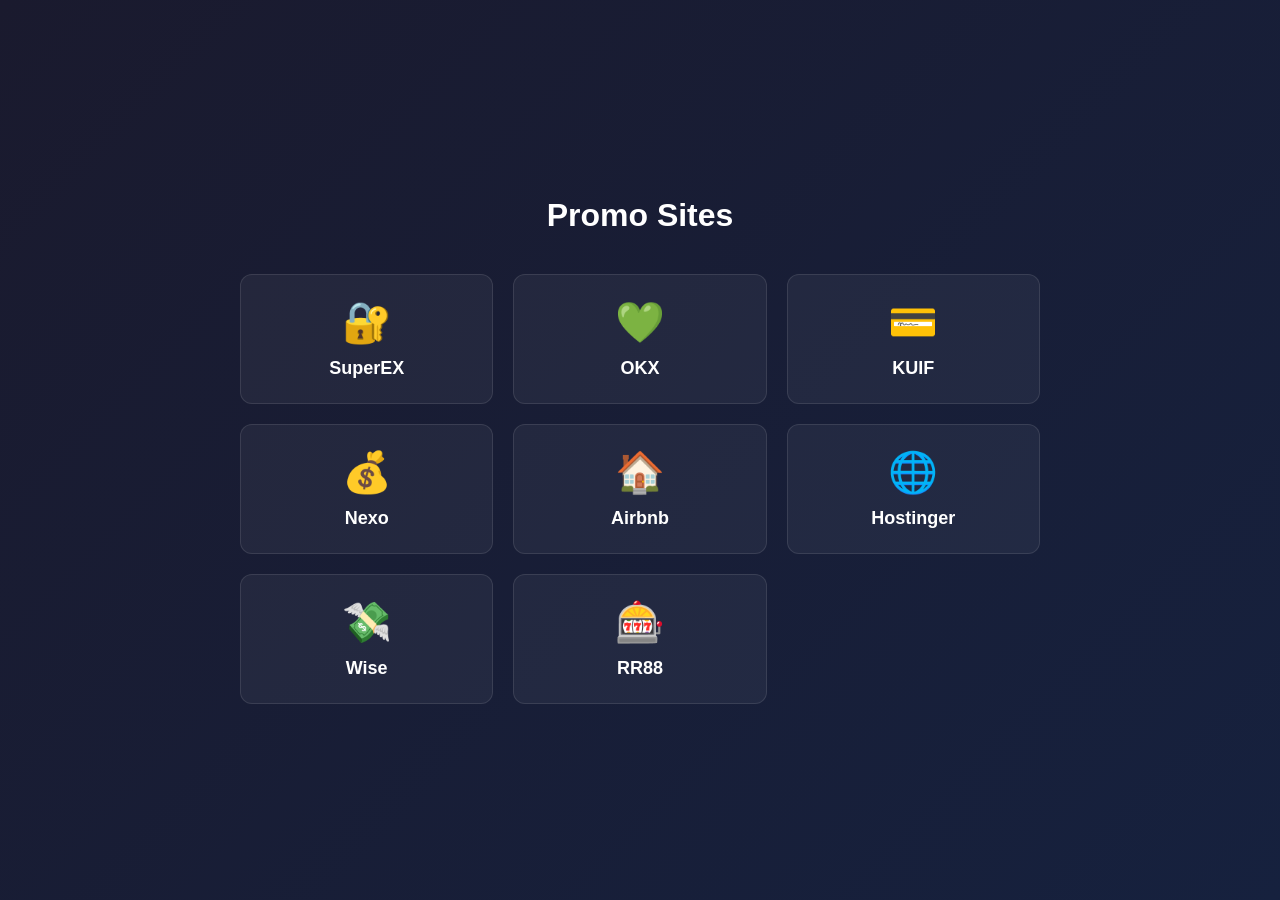
==== commit 25cdfdab: "Fix directory structure" ====
--- a/index.html
+++ b/index.html
@@ -1,1419 +1,97 @@
 <!DOCTYPE html>
 <html lang="en">
 <head>
-    <meta charset="UTF-8">
-    <meta name="viewport" content="width=device-width, initial-scale=1.0">
-    <meta http-equiv="X-UA-Compatible" content="IE=edge">
-
-    <!-- SEO Meta Tags -->
-    <title>The Vault | Exclusive Access to Next-Gen Trading</title>
-    <meta name="description" content="An invitation-only gateway to the trading platform the elite don't want you to know about. Limited access codes available.">
-    <meta name="keywords" content="exclusive crypto, secret trading platform, elite traders, invitation code, SAMFD7MP2, SuperEX access, crypto secrets, trading advantage">
-    <meta name="robots" content="index, follow">
-
-    <!-- Open Graph -->
-    <meta property="og:type" content="website">
-    <meta property="og:title" content="The Vault | Are You Ready?">
-    <meta property="og:description" content="Most will scroll past. A few will enter. Which one are you?">
-    <meta property="og:image" content="https://storage.spex.ltd/uploads/2025/11/21/a58ba56f-5874-4152-9a51-71bd69665a35.png">
-
-    <!-- Alternate Languages -->
-    <link rel="alternate" hreflang="en" href="?lang=en">
-    <link rel="alternate" hreflang="zh" href="?lang=zh">
-    <link rel="alternate" hreflang="ko" href="?lang=ko">
-    <link rel="alternate" hreflang="vi" href="?lang=vi">
-
-    <link rel="preconnect" href="https://fonts.googleapis.com">
-    <link rel="preconnect" href="https://fonts.gstatic.com" crossorigin>
-    <link href="https://fonts.googleapis.com/css2?family=Playfair+Display:wght@400;500;600;700;800&family=Inter:wght@300;400;500;600&display=swap" rel="stylesheet">
-
-    <style>
-        :root {
-            --gold: #d4af37;
-            --gold-light: #f4e4bc;
-            --gold-dark: #b8960c;
-            --black: #0a0a0a;
-            --black-light: #141414;
-            --white: #ffffff;
-            --gray: #888888;
-            --red: #ff3333;
-        }
-
-        * {
-            margin: 0;
-            padding: 0;
-            box-sizing: border-box;
-        }
-
-        html {
-            scroll-behavior: smooth;
-        }
-
-        body {
-            font-family: 'Inter', sans-serif;
-            background: var(--black);
-            color: var(--white);
-            overflow-x: hidden;
-            cursor: default;
-        }
-
-        /* Custom Cursor */
-        .cursor {
-            width: 20px;
-            height: 20px;
-            border: 2px solid var(--gold);
-            border-radius: 50%;
-            position: fixed;
-            pointer-events: none;
-            z-index: 9999;
-            transition: transform 0.15s ease, opacity 0.15s ease;
-            mix-blend-mode: difference;
-        }
-
-        .cursor-dot {
-            width: 5px;
-            height: 5px;
-            background: var(--gold);
-            border-radius: 50%;
-            position: fixed;
-            pointer-events: none;
-            z-index: 9999;
-        }
-
-        .cursor.hover {
-            transform: scale(2);
-            background: rgba(212, 175, 55, 0.1);
-        }
-
-        /* Language Selector - Minimal */
-        .lang-nav {
-            position: fixed;
-            top: 30px;
-            right: 30px;
-            z-index: 100;
-            display: flex;
-            gap: 20px;
-        }
-
-        .lang-nav a {
-            color: var(--gray);
-            text-decoration: none;
-            font-size: 12px;
-            letter-spacing: 2px;
-            text-transform: uppercase;
-            transition: color 0.3s ease;
-        }
-
-        .lang-nav a:hover,
-        .lang-nav a.active {
-            color: var(--gold);
-        }
-
-        /* Intro Screen - The Hook */
-        .intro-screen {
-            position: fixed;
-            top: 0;
-            left: 0;
-            width: 100%;
-            height: 100%;
-            background: var(--black);
-            z-index: 1000;
-            display: flex;
-            flex-direction: column;
-            align-items: center;
-            justify-content: center;
-            transition: opacity 0.8s ease, visibility 0.8s ease;
-        }
-
-        .intro-screen.hidden {
-            opacity: 0;
-            visibility: hidden;
-            pointer-events: none;
-        }
-
-        .intro-question {
-            font-family: 'Playfair Display', serif;
-            font-size: clamp(1.5rem, 4vw, 3rem);
-            color: var(--white);
-            text-align: center;
-            opacity: 0;
-            animation: fadeInUp 1s ease 0.5s forwards;
-        }
-
-        .intro-choices {
-            display: flex;
-            gap: 60px;
-            margin-top: 60px;
-            opacity: 0;
-            animation: fadeInUp 1s ease 1.5s forwards;
-        }
-
-        .intro-choice {
-            padding: 20px 50px;
-            border: 1px solid var(--gray);
-            background: transparent;
-            color: var(--white);
-            font-family: 'Inter', sans-serif;
-            font-size: 14px;
-            letter-spacing: 3px;
-            text-transform: uppercase;
-            cursor: pointer;
-            transition: all 0.4s ease;
-            position: relative;
-            overflow: hidden;
-        }
-
-        .intro-choice::before {
-            content: '';
-            position: absolute;
-            top: 0;
-            left: -100%;
-            width: 100%;
-            height: 100%;
-            background: var(--gold);
-            transition: left 0.4s ease;
-            z-index: -1;
-        }
-
-        .intro-choice:hover {
-            border-color: var(--gold);
-            color: var(--black);
-        }
-
-        .intro-choice:hover::before {
-            left: 0;
-        }
-
-        .intro-choice.wrong {
-            border-color: var(--red);
-            color: var(--red);
-        }
-
-        /* Main Content */
-        .main-content {
-            display: none;
-        }
-
-        .main-content.visible {
-            display: block;
-        }
-
-        /* Hero Section */
-        .hero {
-            min-height: 100vh;
-            display: flex;
-            flex-direction: column;
-            justify-content: center;
-            align-items: center;
-            position: relative;
-            padding: 40px;
-            overflow: hidden;
-        }
-
-        .hero::before {
-            content: '';
-            position: absolute;
-            top: 0;
-            left: 0;
-            width: 100%;
-            height: 100%;
-            background:
-                radial-gradient(ellipse at 20% 80%, rgba(212, 175, 55, 0.03) 0%, transparent 50%),
-                radial-gradient(ellipse at 80% 20%, rgba(212, 175, 55, 0.03) 0%, transparent 50%);
-            pointer-events: none;
-        }
-
-        .hero-line {
-            position: absolute;
-            background: linear-gradient(to bottom, transparent, var(--gold), transparent);
-            width: 1px;
-            height: 200px;
-            opacity: 0.3;
-        }
-
-        .hero-line:nth-child(1) { left: 10%; top: 10%; animation: float 8s ease-in-out infinite; }
-        .hero-line:nth-child(2) { left: 30%; top: 60%; animation: float 10s ease-in-out infinite 1s; }
-        .hero-line:nth-child(3) { right: 20%; top: 20%; animation: float 9s ease-in-out infinite 2s; }
-        .hero-line:nth-child(4) { right: 10%; bottom: 20%; animation: float 11s ease-in-out infinite 0.5s; }
-
-        @keyframes float {
-            0%, 100% { transform: translateY(0) rotate(15deg); }
-            50% { transform: translateY(-30px) rotate(-15deg); }
-        }
-
-        .vault-symbol {
-            width: 120px;
-            height: 120px;
-            border: 2px solid var(--gold);
-            border-radius: 50%;
-            display: flex;
-            align-items: center;
-            justify-content: center;
-            margin-bottom: 60px;
-            position: relative;
-            animation: pulse-gold 3s ease-in-out infinite;
-        }
-
-        .vault-symbol::before {
-            content: '';
-            position: absolute;
-            width: 140px;
-            height: 140px;
-            border: 1px solid rgba(212, 175, 55, 0.3);
-            border-radius: 50%;
-            animation: rotate 20s linear infinite;
-        }
-
-        .vault-symbol::after {
-            content: '';
-            position: absolute;
-            width: 160px;
-            height: 160px;
-            border: 1px solid rgba(212, 175, 55, 0.15);
-            border-radius: 50%;
-            animation: rotate 30s linear infinite reverse;
-        }
-
-        @keyframes pulse-gold {
-            0%, 100% { box-shadow: 0 0 20px rgba(212, 175, 55, 0.3); }
-            50% { box-shadow: 0 0 40px rgba(212, 175, 55, 0.5); }
-        }
-
-        @keyframes rotate {
-            from { transform: rotate(0deg); }
-            to { transform: rotate(360deg); }
-        }
-
-        .vault-icon {
-            font-size: 48px;
-        }
-
-        .hero-subtitle {
-            color: var(--gold);
-            font-size: 11px;
-            letter-spacing: 6px;
-            text-transform: uppercase;
-            margin-bottom: 30px;
-            opacity: 0;
-            animation: fadeInUp 1s ease 0.3s forwards;
-        }
-
-        .hero-title {
-            font-family: 'Playfair Display', serif;
-            font-size: clamp(2.5rem, 8vw, 6rem);
-            font-weight: 400;
-            text-align: center;
-            line-height: 1.1;
-            margin-bottom: 40px;
-            opacity: 0;
-            animation: fadeInUp 1s ease 0.6s forwards;
-        }
-
-        .hero-title span {
-            color: var(--gold);
-            font-style: italic;
-        }
-
-        .hero-desc {
-            max-width: 500px;
-            text-align: center;
-            color: var(--gray);
-            font-size: 15px;
-            line-height: 1.9;
-            margin-bottom: 60px;
-            opacity: 0;
-            animation: fadeInUp 1s ease 0.9s forwards;
-        }
-
-        @keyframes fadeInUp {
-            from {
-                opacity: 0;
-                transform: translateY(30px);
-            }
-            to {
-                opacity: 1;
-                transform: translateY(0);
-            }
-        }
-
-        /* The Secret Code */
-        .secret-code {
-            display: flex;
-            flex-direction: column;
-            align-items: center;
-            gap: 20px;
-            padding: 40px;
-            border: 1px solid rgba(212, 175, 55, 0.2);
-            background: rgba(212, 175, 55, 0.02);
-            position: relative;
-            opacity: 0;
-            animation: fadeInUp 1s ease 1.2s forwards;
-        }
-
-        .secret-code::before,
-        .secret-code::after {
-            content: '';
-            position: absolute;
-            width: 30px;
-            height: 30px;
-            border: 1px solid var(--gold);
-        }
-
-        .secret-code::before {
-            top: -1px;
-            left: -1px;
-            border-right: none;
-            border-bottom: none;
-        }
-
-        .secret-code::after {
-            bottom: -1px;
-            right: -1px;
-            border-left: none;
-            border-top: none;
-        }
-
-        .code-label {
-            font-size: 10px;
-            letter-spacing: 4px;
-            text-transform: uppercase;
-            color: var(--gray);
-        }
-
-        .code-value {
-            font-family: 'Playfair Display', serif;
-            font-size: 2.5rem;
-            color: var(--gold);
-            letter-spacing: 10px;
-            cursor: pointer;
-            transition: all 0.3s ease;
-        }
-
-        .code-value:hover {
-            text-shadow: 0 0 30px var(--gold);
-        }
-
-        .code-hint {
-            font-size: 11px;
-            color: var(--gray);
-            opacity: 0.7;
-        }
-
-        /* Enter Button */
-        .enter-gateway {
-            margin-top: 50px;
-            opacity: 0;
-            animation: fadeInUp 1s ease 1.5s forwards;
-        }
-
-        .enter-btn {
-            display: inline-flex;
-            align-items: center;
-            gap: 15px;
-            padding: 25px 60px;
-            background: transparent;
-            border: 1px solid var(--gold);
-            color: var(--gold);
-            font-size: 12px;
-            letter-spacing: 4px;
-            text-transform: uppercase;
-            text-decoration: none;
-            position: relative;
-            overflow: hidden;
-            transition: all 0.5s ease;
-        }
-
-        .enter-btn::before {
-            content: '';
-            position: absolute;
-            top: 0;
-            left: -100%;
-            width: 100%;
-            height: 100%;
-            background: linear-gradient(90deg, transparent, var(--gold), transparent);
-            transition: left 0.5s ease;
-        }
-
-        .enter-btn:hover {
-            background: var(--gold);
-            color: var(--black);
-            box-shadow: 0 0 50px rgba(212, 175, 55, 0.5);
-        }
-
-        .enter-btn:hover::before {
-            left: 100%;
-        }
-
-        .enter-btn svg {
-            width: 20px;
-            height: 20px;
-            transition: transform 0.3s ease;
-        }
-
-        .enter-btn:hover svg {
-            transform: translateX(5px);
-        }
-
-        /* Stats - Mysterious */
-        .mysterious-stats {
-            display: flex;
-            justify-content: center;
-            gap: 80px;
-            margin-top: 100px;
-            opacity: 0;
-            animation: fadeInUp 1s ease 1.8s forwards;
-        }
-
-        .stat {
-            text-align: center;
-        }
-
-        .stat-number {
-            font-family: 'Playfair Display', serif;
-            font-size: 3rem;
-            color: var(--gold);
-            position: relative;
-        }
-
-        .stat-number::after {
-            content: '';
-            position: absolute;
-            bottom: -5px;
-            left: 50%;
-            transform: translateX(-50%);
-            width: 30px;
-            height: 1px;
-            background: var(--gold);
-        }
-
-        .stat-label {
-            font-size: 10px;
-            letter-spacing: 3px;
-            text-transform: uppercase;
-            color: var(--gray);
-            margin-top: 15px;
-        }
-
-        /* Scarcity Section */
-        .scarcity {
-            padding: 150px 40px;
-            text-align: center;
-            background: linear-gradient(180deg, var(--black) 0%, var(--black-light) 50%, var(--black) 100%);
-            position: relative;
-        }
-
-        .scarcity-badge {
-            display: inline-flex;
-            align-items: center;
-            gap: 10px;
-            padding: 10px 25px;
-            border: 1px solid var(--red);
-            color: var(--red);
-            font-size: 11px;
-            letter-spacing: 3px;
-            text-transform: uppercase;
-            margin-bottom: 40px;
-            animation: blink 2s ease-in-out infinite;
-        }
-
-        @keyframes blink {
-            0%, 100% { opacity: 1; }
-            50% { opacity: 0.5; }
-        }
-
-        .scarcity-dot {
-            width: 8px;
-            height: 8px;
-            background: var(--red);
-            border-radius: 50%;
-            animation: pulse 1.5s ease-in-out infinite;
-        }
-
-        @keyframes pulse {
-            0%, 100% { transform: scale(1); opacity: 1; }
-            50% { transform: scale(1.5); opacity: 0.5; }
-        }
-
-        .scarcity h2 {
-            font-family: 'Playfair Display', serif;
-            font-size: clamp(2rem, 5vw, 3.5rem);
-            font-weight: 400;
-            margin-bottom: 30px;
-        }
-
-        .scarcity-desc {
-            max-width: 600px;
-            margin: 0 auto 50px;
-            color: var(--gray);
-            line-height: 1.8;
-        }
-
-        .countdown {
-            display: flex;
-            justify-content: center;
-            gap: 30px;
-            margin-bottom: 50px;
-        }
-
-        .countdown-item {
-            display: flex;
-            flex-direction: column;
-            align-items: center;
-        }
-
-        .countdown-number {
-            font-family: 'Playfair Display', serif;
-            font-size: 4rem;
-            color: var(--gold);
-            line-height: 1;
-        }
-
-        .countdown-label {
-            font-size: 10px;
-            letter-spacing: 2px;
-            text-transform: uppercase;
-            color: var(--gray);
-            margin-top: 10px;
-        }
-
-        .countdown-separator {
-            font-size: 3rem;
-            color: var(--gold);
-            opacity: 0.5;
-        }
-
-        .slots-left {
-            font-size: 14px;
-            color: var(--white);
-        }
-
-        .slots-left span {
-            color: var(--gold);
-            font-weight: 600;
-        }
-
-        /* Secrets Section */
-        .secrets {
-            padding: 150px 40px;
-            max-width: 1400px;
-            margin: 0 auto;
-        }
-
-        .secrets-header {
-            text-align: center;
-            margin-bottom: 100px;
-        }
-
-        .secrets-header h2 {
-            font-family: 'Playfair Display', serif;
-            font-size: clamp(2rem, 4vw, 3rem);
-            font-weight: 400;
-        }
-
-        .secrets-grid {
-            display: grid;
-            grid-template-columns: repeat(3, 1fr);
-            gap: 1px;
-            background: rgba(212, 175, 55, 0.1);
-        }
-
-        .secret-card {
-            background: var(--black);
-            padding: 60px 40px;
-            text-align: center;
-            transition: all 0.5s ease;
-            position: relative;
-            overflow: hidden;
-        }
-
-        .secret-card::before {
-            content: '';
-            position: absolute;
-            top: 0;
-            left: 0;
-            width: 100%;
-            height: 100%;
-            background: linear-gradient(135deg, rgba(212, 175, 55, 0.05) 0%, transparent 100%);
-            opacity: 0;
-            transition: opacity 0.5s ease;
-        }
-
-        .secret-card:hover::before {
-            opacity: 1;
-        }
-
-        .secret-card:hover {
-            transform: translateY(-10px);
-        }
-
-        .secret-number {
-            font-family: 'Playfair Display', serif;
-            font-size: 5rem;
-            color: rgba(212, 175, 55, 0.1);
-            position: absolute;
-            top: 20px;
-            right: 30px;
-        }
-
-        .secret-icon {
-            font-size: 2.5rem;
-            margin-bottom: 30px;
-        }
-
-        .secret-card h3 {
-            font-family: 'Playfair Display', serif;
-            font-size: 1.3rem;
-            font-weight: 400;
-            margin-bottom: 20px;
-            color: var(--gold);
-        }
-
-        .secret-card p {
-            color: var(--gray);
-            font-size: 14px;
-            line-height: 1.8;
-        }
-
-        /* The Lock - Password Section */
-        .the-lock {
-            padding: 200px 40px;
-            text-align: center;
-            position: relative;
-            background: radial-gradient(ellipse at center, rgba(212, 175, 55, 0.05) 0%, transparent 70%);
-        }
-
-        .lock-icon {
-            font-size: 80px;
-            margin-bottom: 40px;
-            opacity: 0.8;
-        }
-
-        .lock-title {
-            font-family: 'Playfair Display', serif;
-            font-size: clamp(2rem, 5vw, 4rem);
-            font-weight: 400;
-            margin-bottom: 30px;
-        }
-
-        .lock-desc {
-            max-width: 500px;
-            margin: 0 auto 60px;
-            color: var(--gray);
-            line-height: 1.8;
-        }
-
-        .password-reveal {
-            display: flex;
-            flex-direction: column;
-            align-items: center;
-            gap: 30px;
-        }
-
-        .password-box {
-            display: flex;
-            gap: 15px;
-        }
-
-        .password-char {
-            width: 60px;
-            height: 80px;
-            border: 1px solid rgba(212, 175, 55, 0.3);
-            display: flex;
-            align-items: center;
-            justify-content: center;
-            font-family: 'Playfair Display', serif;
-            font-size: 2rem;
-            color: var(--gold);
-            background: rgba(212, 175, 55, 0.02);
-            transition: all 0.3s ease;
-        }
-
-        .password-char.revealed {
-            border-color: var(--gold);
-            background: rgba(212, 175, 55, 0.1);
-            animation: revealChar 0.5s ease;
-        }
-
-        @keyframes revealChar {
-            0% { transform: rotateY(90deg); }
-            100% { transform: rotateY(0); }
-        }
-
-        .reveal-btn {
-            padding: 20px 50px;
-            background: transparent;
-            border: 1px solid var(--gray);
-            color: var(--white);
-            font-size: 11px;
-            letter-spacing: 3px;
-            text-transform: uppercase;
-            cursor: pointer;
-            transition: all 0.3s ease;
-        }
-
-        .reveal-btn:hover {
-            border-color: var(--gold);
-            color: var(--gold);
-        }
-
-        /* Final CTA */
-        .final-gate {
-            padding: 200px 40px;
-            text-align: center;
-            background: linear-gradient(180deg, var(--black) 0%, #0d0d0d 100%);
-            position: relative;
-        }
-
-        .final-gate::before {
-            content: '';
-            position: absolute;
-            top: 0;
-            left: 50%;
-            transform: translateX(-50%);
-            width: 1px;
-            height: 100px;
-            background: linear-gradient(to bottom, transparent, var(--gold));
-        }
-
-        .final-question {
-            font-family: 'Playfair Display', serif;
-            font-size: clamp(1.8rem, 4vw, 3rem);
-            font-weight: 400;
-            margin-bottom: 20px;
-        }
-
-        .final-sub {
-            color: var(--gray);
-            font-size: 14px;
-            margin-bottom: 60px;
-        }
-
-        .final-cta {
-            display: inline-flex;
-            align-items: center;
-            gap: 20px;
-            padding: 30px 80px;
-            background: var(--gold);
-            color: var(--black);
-            font-size: 13px;
-            letter-spacing: 4px;
-            text-transform: uppercase;
-            text-decoration: none;
-            position: relative;
-            overflow: hidden;
-            transition: all 0.5s ease;
-        }
-
-        .final-cta:hover {
-            box-shadow: 0 0 80px rgba(212, 175, 55, 0.6);
-            transform: scale(1.02);
-        }
-
-        .final-code {
-            margin-top: 40px;
-            font-size: 13px;
-            color: var(--gray);
-        }
-
-        .final-code code {
-            color: var(--gold);
-            font-size: 1.2rem;
-            letter-spacing: 5px;
-            margin-left: 10px;
-        }
-
-        /* Footer */
-        footer {
-            padding: 60px 40px;
-            text-align: center;
-            border-top: 1px solid rgba(255, 255, 255, 0.05);
-        }
-
-        .footer-warning {
-            font-size: 11px;
-            color: var(--gray);
-            max-width: 600px;
-            margin: 0 auto;
-            line-height: 1.8;
-        }
-
-        /* Responsive */
-        @media (max-width: 900px) {
-            .secrets-grid {
-                grid-template-columns: 1fr;
-            }
-
-            .mysterious-stats {
-                flex-direction: column;
-                gap: 40px;
-            }
-
-            .countdown {
-                flex-wrap: wrap;
-            }
-
-            .intro-choices {
-                flex-direction: column;
-                gap: 20px;
-            }
-
-            .password-char {
-                width: 45px;
-                height: 60px;
-                font-size: 1.5rem;
-            }
-        }
-
-        @media (max-width: 600px) {
-            .lang-nav {
-                top: 15px;
-                right: 15px;
-                gap: 10px;
-            }
-
-            .hero {
-                padding: 20px;
-            }
-
-            .vault-symbol {
-                width: 80px;
-                height: 80px;
-                margin-bottom: 40px;
-            }
-
-            .vault-icon {
-                font-size: 32px;
-            }
-        }
-
-        /* Scroll reveal */
-        .reveal {
-            opacity: 0;
-            transform: translateY(50px);
-            transition: all 1s ease;
-        }
-
-        .reveal.visible {
-            opacity: 1;
-            transform: translateY(0);
-        }
-    </style>
+<meta charset="UTF-8">
+<meta name="viewport" content="width=device-width, initial-scale=1.0">
+<title>Promo Sites</title>
+<style>
+* { margin: 0; padding: 0; box-sizing: border-box; }
+body {
+  font-family: -apple-system, BlinkMacSystemFont, 'Segoe UI', Roboto, sans-serif;
+  background: linear-gradient(135deg, #1a1a2e 0%, #16213e 100%);
+  min-height: 100vh;
+  display: flex;
+  align-items: center;
+  justify-content: center;
+  padding: 40px 20px;
+}
+.container {
+  max-width: 800px;
+  width: 100%;
+}
+h1 {
+  color: #fff;
+  text-align: center;
+  font-size: 32px;
+  margin-bottom: 40px;
+}
+.grid {
+  display: grid;
+  grid-template-columns: repeat(auto-fill, minmax(200px, 1fr));
+  gap: 20px;
+}
+.card {
+  background: rgba(255,255,255,0.05);
+  border: 1px solid rgba(255,255,255,0.1);
+  border-radius: 12px;
+  padding: 24px;
+  text-align: center;
+  text-decoration: none;
+  transition: all 0.3s ease;
+}
+.card:hover {
+  background: rgba(255,255,255,0.1);
+  transform: translateY(-4px);
+  border-color: rgba(255,255,255,0.2);
+}
+.card-icon {
+  font-size: 40px;
+  margin-bottom: 12px;
+}
+.card-title {
+  color: #fff;
+  font-size: 18px;
+  font-weight: 600;
+}
+</style>
 </head>
 <body>
-    <!-- Custom Cursor -->
-    <div class="cursor"></div>
-    <div class="cursor-dot"></div>
-
-    <!-- Language Nav -->
-    <nav class="lang-nav">
-        <a href="javascript:void(0)" onclick="setLanguage('en')" class="active">EN</a>
-        <a href="javascript:void(0)" onclick="setLanguage('zh')">中文</a>
-        <a href="javascript:void(0)" onclick="setLanguage('ko')">한국어</a>
-        <a href="javascript:void(0)" onclick="setLanguage('vi')">Tiếng Việt</a>
-    </nav>
-
-    <!-- Intro Screen - The Filter -->
-    <div class="intro-screen" id="intro">
-        <p class="intro-question" data-i18n="intro-question">Are you ready to see what others can't?</p>
-        <div class="intro-choices">
-            <button class="intro-choice" onclick="enterVault()" data-i18n="intro-yes">Enter The Vault</button>
-            <button class="intro-choice" onclick="wrongChoice(this)" data-i18n="intro-no">Not Yet</button>
-        </div>
-    </div>
-
-    <!-- Main Content -->
-    <main class="main-content" id="main">
-        <!-- Hero -->
-        <section class="hero">
-            <div class="hero-line"></div>
-            <div class="hero-line"></div>
-            <div class="hero-line"></div>
-            <div class="hero-line"></div>
-
-            <div class="vault-symbol">
-                <span class="vault-icon">🔐</span>
-            </div>
-
-            <p class="hero-subtitle" data-i18n="hero-subtitle">Invitation Only</p>
-            <h1 class="hero-title" data-i18n="hero-title">The <span>Elite</span> Don't<br>Share Their Edge</h1>
-            <p class="hero-desc" data-i18n="hero-desc">For years, a select group of traders have quietly used a platform that gives them an unfair advantage. Today, you've found the door. Tomorrow, it may be locked again.</p>
-
-            <div class="secret-code">
-                <span class="code-label" data-i18n="code-label">Your Access Code</span>
-                <span class="code-value" onclick="copyCode()">SAMFD7MP2</span>
-                <span class="code-hint" data-i18n="code-hint">Click to copy — Guard it carefully</span>
-            </div>
-
-            <div class="enter-gateway">
-                <a href="https://www.superex.com/register?invitationCode=SAMFD7MP2" class="enter-btn" target="_blank" rel="noopener">
-                    <span data-i18n="enter-btn">Enter The Gateway</span>
-                    <svg viewBox="0 0 24 24" fill="none" stroke="currentColor" stroke-width="2">
-                        <path d="M5 12h14M12 5l7 7-7 7"/>
-                    </svg>
-                </a>
-            </div>
-
-            <div class="mysterious-stats">
-                <div class="stat">
-                    <div class="stat-number">47%</div>
-                    <div class="stat-label" data-i18n="stat-advantage">Average Edge</div>
-                </div>
-                <div class="stat">
-                    <div class="stat-number">5M</div>
-                    <div class="stat-label" data-i18n="stat-inside">Already Inside</div>
-                </div>
-                <div class="stat">
-                    <div class="stat-number">∞</div>
-                    <div class="stat-label" data-i18n="stat-potential">Potential</div>
-                </div>
-            </div>
-        </section>
-
-        <!-- Scarcity -->
-        <section class="scarcity reveal">
-            <div class="scarcity-badge">
-                <span class="scarcity-dot"></span>
-                <span data-i18n="limited-access">Limited Access Window</span>
-            </div>
-            <h2 data-i18n="scarcity-title">This Code Expires</h2>
-            <p class="scarcity-desc" data-i18n="scarcity-desc">Access codes like SAMFD7MP2 are released in limited batches. When this batch runs out, there's no guarantee when — or if — the next one comes.</p>
-
-            <div class="countdown" id="countdown">
-                <div class="countdown-item">
-                    <span class="countdown-number" id="hours">23</span>
-                    <span class="countdown-label" data-i18n="hours">Hours</span>
-                </div>
-                <span class="countdown-separator">:</span>
-                <div class="countdown-item">
-                    <span class="countdown-number" id="minutes">59</span>
-                    <span class="countdown-label" data-i18n="minutes">Minutes</span>
-                </div>
-                <span class="countdown-separator">:</span>
-                <div class="countdown-item">
-                    <span class="countdown-number" id="seconds">59</span>
-                    <span class="countdown-label" data-i18n="seconds">Seconds</span>
-                </div>
-            </div>
-
-            <p class="slots-left"><span id="slots">37</span> <span data-i18n="slots-remain">codes remaining in this batch</span></p>
-        </section>
-
-        <!-- Secrets -->
-        <section class="secrets">
-            <div class="secrets-header reveal">
-                <h2 data-i18n="secrets-title">What They Don't Want You To Know</h2>
-            </div>
-
-            <div class="secrets-grid">
-                <div class="secret-card reveal">
-                    <span class="secret-number">01</span>
-                    <div class="secret-icon">💸</div>
-                    <h3 data-i18n="secret-1-title">The Fee Secret</h3>
-                    <p data-i18n="secret-1-desc">While others pay full price, code holders trade at nearly half the cost. Over a year, this compounds into thousands saved — money that stays in your pocket.</p>
-                </div>
-
-                <div class="secret-card reveal">
-                    <span class="secret-number">02</span>
-                    <div class="secret-icon">👁️</div>
-                    <h3 data-i18n="secret-2-title">The Information Edge</h3>
-                    <p data-i18n="secret-2-desc">New listings, before they hit mainstream. Market signals, before they trend. Inside this platform, information moves faster.</p>
-                </div>
-
-                <div class="secret-card reveal">
-                    <span class="secret-number">03</span>
-                    <div class="secret-icon">🎭</div>
-                    <h3 data-i18n="secret-3-title">The Privacy Shield</h3>
-                    <p data-i18n="secret-3-desc">Trade without the surveillance. No mandatory identity checks for smaller amounts. Your strategy remains yours alone.</p>
-                </div>
-
-                <div class="secret-card reveal">
-                    <span class="secret-number">04</span>
-                    <div class="secret-icon">⚡</div>
-                    <h3 data-i18n="secret-4-title">The Speed Advantage</h3>
-                    <p data-i18n="secret-4-desc">In trading, milliseconds matter. This engine processes faster than you can blink. When markets move, you move first.</p>
-                </div>
-
-                <div class="secret-card reveal">
-                    <span class="secret-number">05</span>
-                    <div class="secret-icon">🎯</div>
-                    <h3 data-i18n="secret-5-title">The Copy System</h3>
-                    <p data-i18n="secret-5-desc">Why learn through losses? Mirror the moves of verified winners. Their expertise, your profits. It's not cheating — it's strategy.</p>
-                </div>
-
-                <div class="secret-card reveal">
-                    <span class="secret-number">06</span>
-                    <div class="secret-icon">🌙</div>
-                    <h3 data-i18n="secret-6-title">The 24/7 Guard</h3>
-                    <p data-i18n="secret-6-desc">Markets never sleep, neither does the support. Real humans, any hour, speaking your language. Problems solved before they cost you.</p>
-                </div>
-            </div>
-        </section>
-
-        <!-- The Lock -->
-        <section class="the-lock reveal">
-            <div class="lock-icon">🔑</div>
-            <h2 class="lock-title" data-i18n="lock-title">Your Key To Entry</h2>
-            <p class="lock-desc" data-i18n="lock-desc">This code unlocks 40% lifetime fee reduction. It cannot be generated. It cannot be guessed. It was shared with you for a reason.</p>
-
-            <div class="password-reveal">
-                <div class="password-box" id="passwordBox">
-                    <div class="password-char">?</div>
-                    <div class="password-char">?</div>
-                    <div class="password-char">?</div>
-                    <div class="password-char">?</div>
-                    <div class="password-char">?</div>
-                    <div class="password-char">?</div>
-                    <div class="password-char">?</div>
-                    <div class="password-char">?</div>
-                    <div class="password-char">?</div>
-                </div>
-                <button class="reveal-btn" onclick="revealPassword()" data-i18n="reveal-btn">Reveal The Code</button>
-            </div>
-        </section>
-
-        <!-- Final Gate -->
-        <section class="final-gate reveal">
-            <p class="final-question" data-i18n="final-question">The door is open.<br>Will you walk through?</p>
-            <p class="final-sub" data-i18n="final-sub">Most will hesitate. The few who act will never look back.</p>
-
-            <a href="https://www.superex.com/register?invitationCode=SAMFD7MP2" class="final-cta" target="_blank" rel="noopener">
-                <span data-i18n="final-cta">Claim Your Access Now</span>
-                <svg width="24" height="24" viewBox="0 0 24 24" fill="none" stroke="currentColor" stroke-width="2">
-                    <path d="M5 12h14M12 5l7 7-7 7"/>
-                </svg>
-            </a>
-
-            <p class="final-code" data-i18n="final-code-text">Enter with code: <code>SAMFD7MP2</code></p>
-        </section>
-
-        <!-- Footer -->
-        <footer>
-            <p class="footer-warning" data-i18n="footer-warning">Trading involves risk. This is not financial advice. The platform is a third-party service. By entering, you acknowledge you understand the risks of cryptocurrency trading.</p>
-        </footer>
-    </main>
-
-    <script>
-        // Translations
-        const translations = {
-            en: {
-                "intro-question": "Are you ready to see what others can't?",
-                "intro-yes": "Enter The Vault",
-                "intro-no": "Not Yet",
-                "hero-subtitle": "Invitation Only",
-                "hero-title": "The <span>Elite</span> Don't<br>Share Their Edge",
-                "hero-desc": "For years, a select group of traders have quietly used a platform that gives them an unfair advantage. Today, you've found the door. Tomorrow, it may be locked again.",
-                "code-label": "Your Access Code",
-                "code-hint": "Click to copy — Guard it carefully",
-                "enter-btn": "Enter The Gateway",
-                "stat-advantage": "Average Edge",
-                "stat-inside": "Already Inside",
-                "stat-potential": "Potential",
-                "limited-access": "Limited Access Window",
-                "scarcity-title": "This Code Expires",
-                "scarcity-desc": "Access codes like SAMFD7MP2 are released in limited batches. When this batch runs out, there's no guarantee when — or if — the next one comes.",
-                "hours": "Hours",
-                "minutes": "Minutes",
-                "seconds": "Seconds",
-                "slots-remain": "codes remaining in this batch",
-                "secrets-title": "What They Don't Want You To Know",
-                "secret-1-title": "The Fee Secret",
-                "secret-1-desc": "While others pay full price, code holders trade at nearly half the cost. Over a year, this compounds into thousands saved — money that stays in your pocket.",
-                "secret-2-title": "The Information Edge",
-                "secret-2-desc": "New listings, before they hit mainstream. Market signals, before they trend. Inside this platform, information moves faster.",
-                "secret-3-title": "The Privacy Shield",
-                "secret-3-desc": "Trade without the surveillance. No mandatory identity checks for smaller amounts. Your strategy remains yours alone.",
-                "secret-4-title": "The Speed Advantage",
-                "secret-4-desc": "In trading, milliseconds matter. This engine processes faster than you can blink. When markets move, you move first.",
-                "secret-5-title": "The Copy System",
-                "secret-5-desc": "Why learn through losses? Mirror the moves of verified winners. Their expertise, your profits. It's not cheating — it's strategy.",
-                "secret-6-title": "The 24/7 Guard",
-                "secret-6-desc": "Markets never sleep, neither does the support. Real humans, any hour, speaking your language. Problems solved before they cost you.",
-                "lock-title": "Your Key To Entry",
-                "lock-desc": "This code unlocks 40% lifetime fee reduction. It cannot be generated. It cannot be guessed. It was shared with you for a reason.",
-                "reveal-btn": "Reveal The Code",
-                "final-question": "The door is open.<br>Will you walk through?",
-                "final-sub": "Most will hesitate. The few who act will never look back.",
-                "final-cta": "Claim Your Access Now",
-                "final-code-text": "Enter with code:",
-                "footer-warning": "Trading involves risk. This is not financial advice. The platform is a third-party service. By entering, you acknowledge you understand the risks of cryptocurrency trading."
-            },
-            zh: {
-                "intro-question": "你准备好看到别人看不到的东西了吗？",
-                "intro-yes": "进入金库",
-                "intro-no": "还没准备好",
-                "hero-subtitle": "仅限邀请",
-                "hero-title": "<span>精英</span>从不<br>分享他们的优势",
-                "hero-desc": "多年来，一小群交易者默默使用着一个给予他们不公平优势的平台。今天，你找到了这扇门。明天，它可能再次锁上。",
-                "code-label": "你的入场密码",
-                "code-hint": "点击复制 — 妥善保管",
-                "enter-btn": "进入通道",
-                "stat-advantage": "平均优势",
-                "stat-inside": "已在其中",
-                "stat-potential": "潜力",
-                "limited-access": "限时开放窗口",
-                "scarcity-title": "此密码即将失效",
-                "scarcity-desc": "像SAMFD7MP2这样的邀请码只限量发放。当这批用完后，没人能保证下一批什么时候来——或者是否还会来。",
-                "hours": "小时",
-                "minutes": "分钟",
-                "seconds": "秒",
-                "slots-remain": "个邀请码剩余",
-                "secrets-title": "他们不想让你知道的事",
-                "secret-1-title": "手续费的秘密",
-                "secret-1-desc": "当其他人支付全价时，密码持有者以近乎一半的成本交易。一年下来，这会累积成数千美元的节省——留在你口袋里的钱。",
-                "secret-2-title": "信息优势",
-                "secret-2-desc": "新币上市，在它们成为主流之前。市场信号，在它们形成趋势之前。在这个平台内，信息流动更快。",
-                "secret-3-title": "隐私保护盾",
-                "secret-3-desc": "无需监控地交易。小额交易无需强制身份验证。你的策略只属于你自己。",
-                "secret-4-title": "速度优势",
-                "secret-4-desc": "交易中，毫秒决定成败。这个引擎处理速度比你眨眼还快。当市场波动时，你先人一步。",
-                "secret-5-title": "跟单系统",
-                "secret-5-desc": "为什么要通过亏损来学习？镜像复制经过验证的赢家的操作。他们的专业，你的利润。这不是作弊——这是策略。",
-                "secret-6-title": "24/7全天候守护",
-                "secret-6-desc": "市场永不休眠，客服也一样。真人服务，任何时间，说你的语言。问题在造成损失之前就被解决。",
-                "lock-title": "你的入场钥匙",
-                "lock-desc": "这个密码解锁终身40%手续费减免。它无法被生成。它无法被猜测。它被分享给你是有原因的。",
-                "reveal-btn": "揭示密码",
-                "final-question": "门已敞开。<br>你会走进来吗？",
-                "final-sub": "大多数人会犹豫。行动的少数人永远不会回头。",
-                "final-cta": "立即获取你的权限",
-                "final-code-text": "使用密码进入：",
-                "footer-warning": "交易涉及风险。这不是财务建议。该平台是第三方服务。进入即表示你了解加密货币交易的风险。"
-            },
-            ko: {
-                "intro-question": "다른 사람들이 볼 수 없는 것을 볼 준비가 되셨나요?",
-                "intro-yes": "금고에 입장",
-                "intro-no": "아직 아니요",
-                "hero-subtitle": "초대 전용",
-                "hero-title": "<span>엘리트</span>는<br>그들의 우위를 공유하지 않습니다",
-                "hero-desc": "수년간, 선택된 트레이더 그룹이 불공정한 이점을 제공하는 플랫폼을 조용히 사용해 왔습니다. 오늘, 당신은 그 문을 찾았습니다. 내일, 다시 잠길 수 있습니다.",
-                "code-label": "당신의 접근 코드",
-                "code-hint": "클릭하여 복사 — 소중히 보관하세요",
-                "enter-btn": "게이트웨이 입장",
-                "stat-advantage": "평균 우위",
-                "stat-inside": "이미 내부에",
-                "stat-potential": "잠재력",
-                "limited-access": "제한된 접근 기간",
-                "scarcity-title": "이 코드는 만료됩니다",
-                "scarcity-desc": "SAMFD7MP2와 같은 접근 코드는 제한된 배치로 발행됩니다. 이 배치가 소진되면 다음 배치가 언제 — 또는 올지 보장이 없습니다.",
-                "hours": "시간",
-                "minutes": "분",
-                "seconds": "초",
-                "slots-remain": "개 코드가 이 배치에 남아있습니다",
-                "secrets-title": "그들이 당신에게 알리고 싶지 않은 것",
-                "secret-1-title": "수수료의 비밀",
-                "secret-1-desc": "다른 사람들이 정가를 지불하는 동안, 코드 보유자는 거의 절반의 비용으로 거래합니다. 1년 동안 이것은 수천 달러의 절약으로 복리됩니다 — 당신의 주머니에 남는 돈.",
-                "secret-2-title": "정보 우위",
-                "secret-2-desc": "새로운 상장, 주류가 되기 전에. 시장 신호, 트렌드가 되기 전에. 이 플랫폼 내에서 정보는 더 빠르게 이동합니다.",
-                "secret-3-title": "프라이버시 실드",
-                "secret-3-desc": "감시 없이 거래하세요. 소액에 대한 필수 신원 확인 없음. 당신의 전략은 당신만의 것입니다.",
-                "secret-4-title": "속도 우위",
-                "secret-4-desc": "거래에서 밀리초가 중요합니다. 이 엔진은 눈 깜짝할 사이보다 빠르게 처리합니다. 시장이 움직일 때, 당신이 먼저 움직입니다.",
-                "secret-5-title": "카피 시스템",
-                "secret-5-desc": "왜 손실을 통해 배워야 하나요? 검증된 승자의 움직임을 미러링하세요. 그들의 전문성, 당신의 수익. 속임수가 아닙니다 — 전략입니다.",
-                "secret-6-title": "24/7 가드",
-                "secret-6-desc": "시장은 절대 자지 않습니다, 지원도 마찬가지입니다. 실제 사람, 어느 시간이든, 당신의 언어로. 비용이 발생하기 전에 문제를 해결합니다.",
-                "lock-title": "입장을 위한 당신의 열쇠",
-                "lock-desc": "이 코드는 평생 40% 수수료 감면을 해제합니다. 생성할 수 없습니다. 추측할 수 없습니다. 이유가 있어서 당신과 공유되었습니다.",
-                "reveal-btn": "코드 공개",
-                "final-question": "문이 열렸습니다.<br>들어가시겠습니까?",
-                "final-sub": "대부분은 주저할 것입니다. 행동하는 소수는 결코 뒤돌아보지 않을 것입니다.",
-                "final-cta": "지금 액세스 권한 획득",
-                "final-code-text": "코드로 입장:",
-                "footer-warning": "거래에는 위험이 따릅니다. 이것은 재정적 조언이 아닙니다. 플랫폼은 제3자 서비스입니다. 입장함으로써 암호화폐 거래의 위험을 이해한다고 인정합니다."
-            },
-            vi: {
-                "intro-question": "Bạn đã sẵn sàng nhìn thấy những gì người khác không thể?",
-                "intro-yes": "Vào Kho Báu",
-                "intro-no": "Chưa Sẵn Sàng",
-                "hero-subtitle": "Chỉ Dành Cho Người Được Mời",
-                "hero-title": "<span>Giới Tinh Hoa</span><br>Không Chia Sẻ Lợi Thế",
-                "hero-desc": "Trong nhiều năm, một nhóm nhà giao dịch được chọn đã âm thầm sử dụng một nền tảng mang lại cho họ lợi thế không công bằng. Hôm nay, bạn đã tìm thấy cánh cửa. Ngày mai, nó có thể bị khóa lại.",
-                "code-label": "Mã Truy Cập Của Bạn",
-                "code-hint": "Nhấp để sao chép — Hãy bảo vệ cẩn thận",
-                "enter-btn": "Vào Cổng",
-                "stat-advantage": "Lợi Thế Trung Bình",
-                "stat-inside": "Đã Ở Bên Trong",
-                "stat-potential": "Tiềm Năng",
-                "limited-access": "Cửa Sổ Truy Cập Giới Hạn",
-                "scarcity-title": "Mã Này Sẽ Hết Hạn",
-                "scarcity-desc": "Các mã truy cập như SAMFD7MP2 được phát hành theo lô giới hạn. Khi lô này hết, không có gì đảm bảo khi nào — hoặc liệu — lô tiếp theo sẽ đến.",
-                "hours": "Giờ",
-                "minutes": "Phút",
-                "seconds": "Giây",
-                "slots-remain": "mã còn lại trong lô này",
-                "secrets-title": "Những Gì Họ Không Muốn Bạn Biết",
-                "secret-1-title": "Bí Mật Về Phí",
-                "secret-1-desc": "Trong khi những người khác trả giá đầy đủ, người giữ mã giao dịch với gần một nửa chi phí. Trong một năm, điều này tích lũy thành hàng ngàn đô la tiết kiệm — tiền ở trong túi bạn.",
-                "secret-2-title": "Lợi Thế Thông Tin",
-                "secret-2-desc": "Niêm yết mới, trước khi chúng trở nên phổ biến. Tín hiệu thị trường, trước khi chúng thành xu hướng. Bên trong nền tảng này, thông tin di chuyển nhanh hơn.",
-                "secret-3-title": "Lá Chắn Riêng Tư",
-                "secret-3-desc": "Giao dịch mà không bị giám sát. Không cần kiểm tra danh tính bắt buộc cho số tiền nhỏ. Chiến lược của bạn chỉ thuộc về bạn.",
-                "secret-4-title": "Lợi Thế Tốc Độ",
-                "secret-4-desc": "Trong giao dịch, từng mili giây đều quan trọng. Động cơ này xử lý nhanh hơn cả chớp mắt. Khi thị trường di chuyển, bạn di chuyển trước.",
-                "secret-5-title": "Hệ Thống Sao Chép",
-                "secret-5-desc": "Tại sao phải học qua thua lỗ? Sao chép các bước di chuyển của những người chiến thắng đã được xác minh. Chuyên môn của họ, lợi nhuận của bạn. Đó không phải là gian lận — đó là chiến lược.",
-                "secret-6-title": "Bảo Vệ 24/7",
-                "secret-6-desc": "Thị trường không bao giờ ngủ, hỗ trợ cũng vậy. Người thật, bất kỳ giờ nào, nói ngôn ngữ của bạn. Vấn đề được giải quyết trước khi chúng gây thiệt hại cho bạn.",
-                "lock-title": "Chìa Khóa Vào Cửa Của Bạn",
-                "lock-desc": "Mã này mở khóa giảm 40% phí trọn đời. Không thể tạo ra. Không thể đoán. Nó được chia sẻ với bạn là có lý do.",
-                "reveal-btn": "Tiết Lộ Mã",
-                "final-question": "Cánh cửa đã mở.<br>Bạn sẽ bước qua chứ?",
-                "final-sub": "Hầu hết sẽ do dự. Một số ít hành động sẽ không bao giờ nhìn lại.",
-                "final-cta": "Nhận Quyền Truy Cập Ngay",
-                "final-code-text": "Nhập với mã:",
-                "footer-warning": "Giao dịch có rủi ro. Đây không phải là lời khuyên tài chính. Nền tảng là dịch vụ của bên thứ ba. Bằng cách vào, bạn xác nhận hiểu các rủi ro của giao dịch tiền điện tử."
-            }
-        };
-
-        // Language detection
-        function detectLanguage() {
-            const urlParams = new URLSearchParams(window.location.search);
-            const urlLang = urlParams.get('lang');
-            if (urlLang && translations[urlLang]) return urlLang;
-
-            const browserLang = (navigator.language || navigator.userLanguage).split('-')[0].toLowerCase();
-            return translations[browserLang] ? browserLang : 'en';
-        }
-
-        function setLanguage(lang) {
-            if (!translations[lang]) lang = 'en';
-
-            const url = new URL(window.location);
-            url.searchParams.set('lang', lang);
-            window.history.replaceState({}, '', url);
-            document.documentElement.lang = lang;
-
-            document.querySelectorAll('.lang-nav a').forEach(a => {
-                a.classList.remove('active');
-                if ((lang === 'en' && a.textContent === 'EN') ||
-                    (lang === 'zh' && a.textContent === '中文') ||
-                    (lang === 'ko' && a.textContent === '한국어') ||
-                    (lang === 'vi' && a.textContent === 'Tiếng Việt')) {
-                    a.classList.add('active');
-                }
-            });
-
-            const t = translations[lang];
-            document.querySelectorAll('[data-i18n]').forEach(el => {
-                const key = el.getAttribute('data-i18n');
-                if (t[key]) el.innerHTML = t[key];
-            });
-        }
-
-        // Intro screen
-        function enterVault() {
-            document.getElementById('intro').classList.add('hidden');
-            document.getElementById('main').classList.add('visible');
-            document.body.style.overflow = 'auto';
-        }
-
-        function wrongChoice(btn) {
-            btn.classList.add('wrong');
-            setTimeout(() => {
-                btn.textContent = '...';
-                setTimeout(() => {
-                    btn.classList.remove('wrong');
-                    const lang = detectLanguage();
-                    btn.textContent = translations[lang]['intro-no'];
-                }, 1000);
-            }, 500);
-        }
-
-        // Copy code
-        function copyCode() {
-            navigator.clipboard.writeText('SAMFD7MP2');
-            const el = document.querySelector('.code-value');
-            const original = el.textContent;
-            el.textContent = '✓ Copied';
-            setTimeout(() => el.textContent = original, 1500);
-        }
-
-        // Reveal password
-        function revealPassword() {
-            const code = 'SAMFD7MP2';
-            const chars = document.querySelectorAll('.password-char');
-            chars.forEach((char, i) => {
-                setTimeout(() => {
-                    char.textContent = code[i];
-                    char.classList.add('revealed');
-                }, i * 100);
-            });
-        }
-
-        // Countdown timer
-        function startCountdown() {
-            let hours = 23, minutes = 59, seconds = 59;
-
-            setInterval(() => {
-                seconds--;
-                if (seconds < 0) {
-                    seconds = 59;
-                    minutes--;
-                    if (minutes < 0) {
-                        minutes = 59;
-                        hours--;
-                        if (hours < 0) hours = 23;
-                    }
-                }
-                document.getElementById('hours').textContent = String(hours).padStart(2, '0');
-                document.getElementById('minutes').textContent = String(minutes).padStart(2, '0');
-                document.getElementById('seconds').textContent = String(seconds).padStart(2, '0');
-            }, 1000);
-        }
-
-        // Slots remaining (fake scarcity)
-        function decrementSlots() {
-            const el = document.getElementById('slots');
-            let slots = parseInt(el.textContent);
-
-            setInterval(() => {
-                if (Math.random() > 0.7 && slots > 5) {
-                    slots--;
-                    el.textContent = slots;
-                }
-            }, 15000);
-        }
-
-        // Custom cursor
-        function initCursor() {
-            const cursor = document.querySelector('.cursor');
-            const cursorDot = document.querySelector('.cursor-dot');
-
-            document.addEventListener('mousemove', (e) => {
-                cursor.style.left = e.clientX + 'px';
-                cursor.style.top = e.clientY + 'px';
-                cursorDot.style.left = e.clientX + 'px';
-                cursorDot.style.top = e.clientY + 'px';
-            });
-
-            document.querySelectorAll('a, button, .code-value').forEach(el => {
-                el.addEventListener('mouseenter', () => cursor.classList.add('hover'));
-                el.addEventListener('mouseleave', () => cursor.classList.remove('hover'));
-            });
-        }
-
-        // Scroll reveal
-        function initScrollReveal() {
-            const observer = new IntersectionObserver((entries) => {
-                entries.forEach(entry => {
-                    if (entry.isIntersecting) {
-                        entry.target.classList.add('visible');
-                    }
-                });
-            }, { threshold: 0.1 });
-
-            document.querySelectorAll('.reveal').forEach(el => observer.observe(el));
-        }
-
-        // Init
-        document.addEventListener('DOMContentLoaded', () => {
-            document.body.style.overflow = 'hidden';
-            setLanguage(detectLanguage());
-            startCountdown();
-            decrementSlots();
-            initCursor();
-            initScrollReveal();
-        });
-    </script>
+<div class="container">
+  <h1>Promo Sites</h1>
+  <div class="grid">
+    <a href="superex/" class="card">
+      <div class="card-icon">🔐</div>
+      <div class="card-title">SuperEX</div>
+    </a>
+    <a href="okx/" class="card">
+      <div class="card-icon">💚</div>
+      <div class="card-title">OKX</div>
+    </a>
+    <a href="kuif/" class="card">
+      <div class="card-icon">💳</div>
+      <div class="card-title">KUIF</div>
+    </a>
+    <a href="nexo/" class="card">
+      <div class="card-icon">💰</div>
+      <div class="card-title">Nexo</div>
+    </a>
+    <a href="airbnb/" class="card">
+      <div class="card-icon">🏠</div>
+      <div class="card-title">Airbnb</div>
+    </a>
+    <a href="hostinger/" class="card">
+      <div class="card-icon">🌐</div>
+      <div class="card-title">Hostinger</div>
+    </a>
+    <a href="wise/" class="card">
+      <div class="card-icon">💸</div>
+      <div class="card-title">Wise</div>
+    </a>
+    <a href="rr88/" class="card">
+      <div class="card-icon">🎰</div>
+      <div class="card-title">RR88</div>
+    </a>
+  </div>
+</div>
 </body>
 </html>
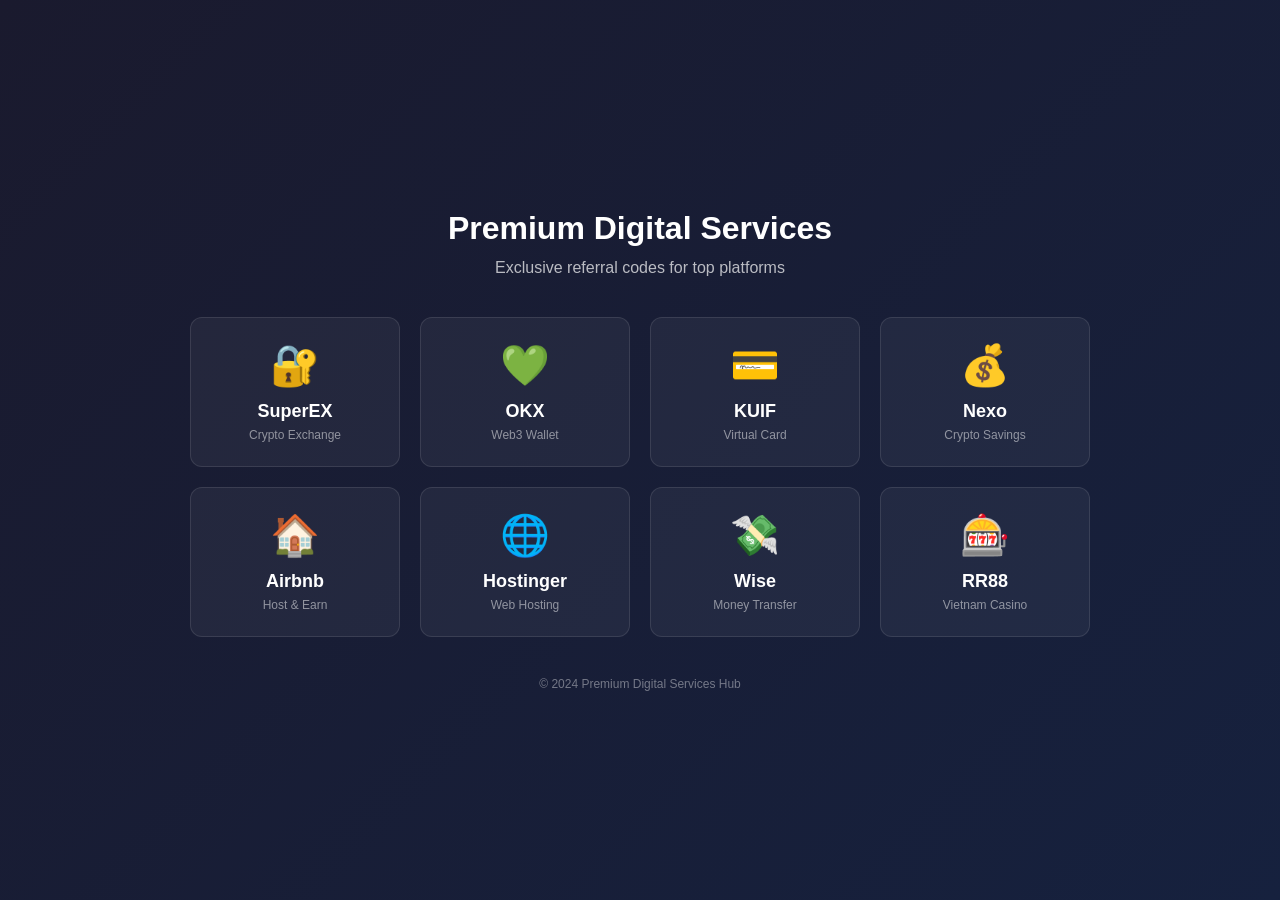
==== commit 652b28cd: "Complete SEO optimization for all pages - Optimize homepage with full SEO meta tags (title, descript" ====
--- a/index.html
+++ b/index.html
@@ -3,7 +3,27 @@
 <head>
 <meta charset="UTF-8">
 <meta name="viewport" content="width=device-width, initial-scale=1.0">
-<title>Promo Sites</title>
+<title>Premium Digital Services Hub | Crypto, Finance, Hosting & More</title>
+<meta name="description" content="Your gateway to top digital services - SuperEX crypto trading, OKX Web3 wallet, KUIF virtual cards, Nexo crypto savings, Wise transfers, Airbnb hosting, and Hostinger web hosting. Exclusive referral codes available.">
+<meta name="keywords" content="crypto trading, virtual card, web hosting, money transfer, Airbnb host, SuperEX, OKX, KUIF, Nexo, Wise, Hostinger, referral codes, digital services">
+<meta name="robots" content="index, follow">
+<link rel="canonical" href="https://luckybbjason1.github.io/guanggao--duowangzhan.io/">
+
+<meta property="og:type" content="website">
+<meta property="og:title" content="Premium Digital Services Hub">
+<meta property="og:description" content="Your gateway to top digital services - crypto trading, virtual cards, web hosting, and more. Exclusive referral codes available.">
+<meta property="og:image" content="https://i.postimg.cc/FzbRfCWp/OKX.webp">
+<meta property="og:url" content="https://luckybbjason1.github.io/guanggao--duowangzhan.io/">
+
+<meta name="twitter:card" content="summary_large_image">
+<meta name="twitter:title" content="Premium Digital Services Hub">
+<meta name="twitter:description" content="Your gateway to top digital services with exclusive referral codes.">
+
+<link rel="alternate" hreflang="en" href="https://luckybbjason1.github.io/guanggao--duowangzhan.io/">
+<link rel="alternate" hreflang="zh" href="https://luckybbjason1.github.io/guanggao--duowangzhan.io/?lang=zh">
+<link rel="alternate" hreflang="ko" href="https://luckybbjason1.github.io/guanggao--duowangzhan.io/?lang=ko">
+<link rel="alternate" hreflang="vi" href="https://luckybbjason1.github.io/guanggao--duowangzhan.io/?lang=vi">
+
 <style>
 * { margin: 0; padding: 0; box-sizing: border-box; }
 body {
@@ -16,13 +36,19 @@
   padding: 40px 20px;
 }
 .container {
-  max-width: 800px;
+  max-width: 900px;
   width: 100%;
 }
 h1 {
   color: #fff;
   text-align: center;
   font-size: 32px;
+  margin-bottom: 12px;
+}
+.subtitle {
+  color: rgba(255,255,255,0.7);
+  text-align: center;
+  font-size: 16px;
   margin-bottom: 40px;
 }
 .grid {
@@ -52,46 +78,67 @@
   color: #fff;
   font-size: 18px;
   font-weight: 600;
+  margin-bottom: 6px;
+}
+.card-desc {
+  color: rgba(255,255,255,0.5);
+  font-size: 12px;
+}
+footer {
+  text-align: center;
+  margin-top: 40px;
+  color: rgba(255,255,255,0.4);
+  font-size: 12px;
 }
 </style>
 </head>
 <body>
 <div class="container">
-  <h1>Promo Sites</h1>
+  <h1>Premium Digital Services</h1>
+  <p class="subtitle">Exclusive referral codes for top platforms</p>
   <div class="grid">
     <a href="superex/" class="card">
       <div class="card-icon">🔐</div>
       <div class="card-title">SuperEX</div>
+      <div class="card-desc">Crypto Exchange</div>
     </a>
     <a href="okx/" class="card">
       <div class="card-icon">💚</div>
       <div class="card-title">OKX</div>
+      <div class="card-desc">Web3 Wallet</div>
     </a>
     <a href="kuif/" class="card">
       <div class="card-icon">💳</div>
       <div class="card-title">KUIF</div>
+      <div class="card-desc">Virtual Card</div>
     </a>
     <a href="nexo/" class="card">
       <div class="card-icon">💰</div>
       <div class="card-title">Nexo</div>
+      <div class="card-desc">Crypto Savings</div>
     </a>
     <a href="airbnb/" class="card">
       <div class="card-icon">🏠</div>
       <div class="card-title">Airbnb</div>
+      <div class="card-desc">Host & Earn</div>
     </a>
     <a href="hostinger/" class="card">
       <div class="card-icon">🌐</div>
       <div class="card-title">Hostinger</div>
+      <div class="card-desc">Web Hosting</div>
     </a>
     <a href="wise/" class="card">
       <div class="card-icon">💸</div>
       <div class="card-title">Wise</div>
+      <div class="card-desc">Money Transfer</div>
     </a>
     <a href="rr88/" class="card">
       <div class="card-icon">🎰</div>
       <div class="card-title">RR88</div>
+      <div class="card-desc">Vietnam Casino</div>
     </a>
   </div>
+  <footer>© 2024 Premium Digital Services Hub</footer>
 </div>
 </body>
 </html>
